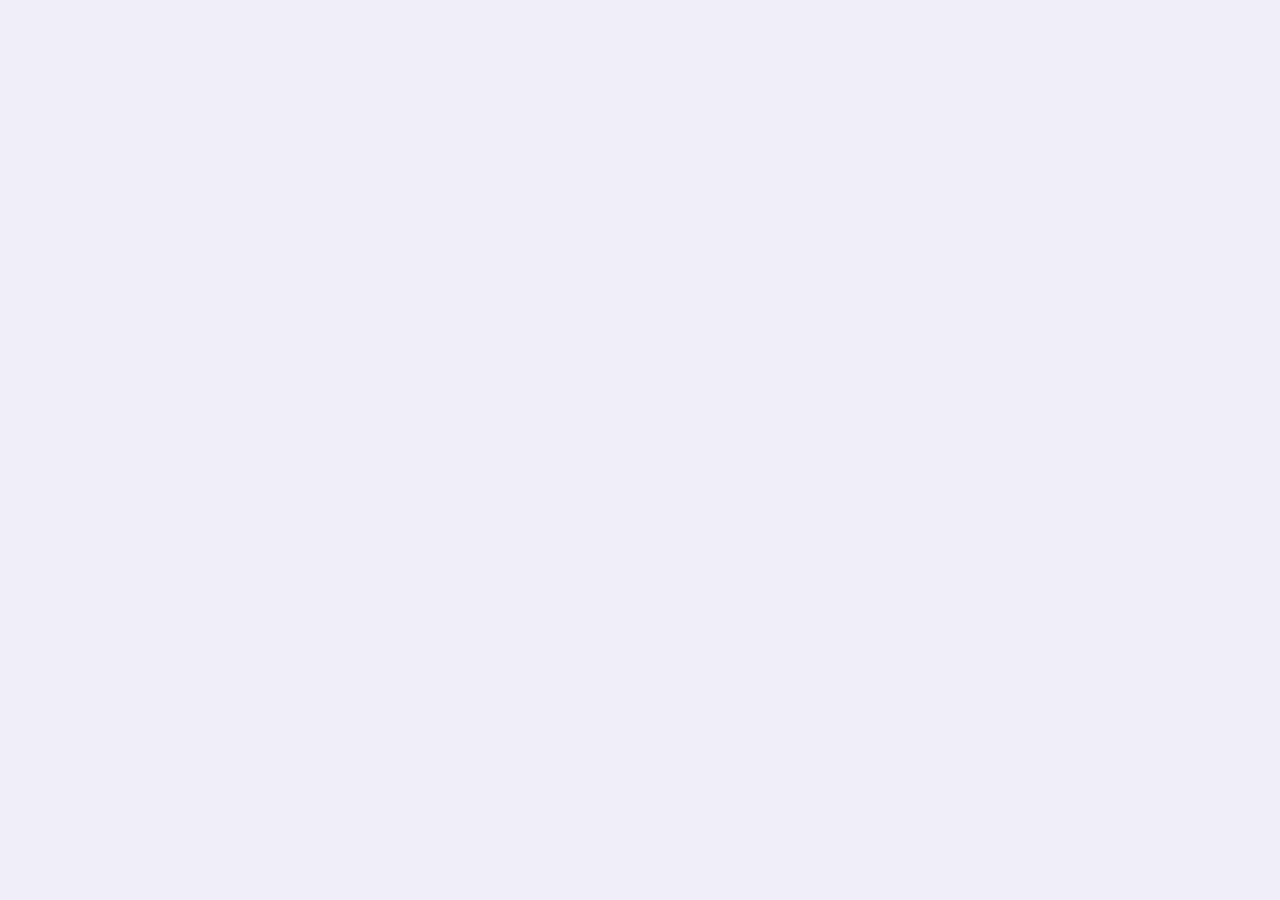
==== index.html @ 0a6781a5 "FIX: replace smart quotes with straight quotes (was breaking JS, blank page) 55 curly/smart quotes (" ====
<!doctype html>
<html lang="en">
  <head>
    <meta charset="UTF-8" />
    <meta name="viewport" content="width=device-width, initial-scale=1.0" />
    <meta http-equiv="Cache-Control" content="no-cache, no-store, must-revalidate" />
    <meta http-equiv="Pragma" content="no-cache" />
    <meta http-equiv="Expires" content="0" />
    <title>Roamly — learn as you go</title>
    <link rel="preconnect" href="https://fonts.googleapis.com" />
    <link rel="preconnect" href="https://fonts.gstatic.com" crossorigin />
    <link href="https://fonts.googleapis.com/css2?family=DM+Mono:wght@400;500&family=Nunito:wght@400;500;600;700;800;900&family=Playfair+Display:ital,wght@0,600;0,700;1,600&display=swap" rel="stylesheet" />
    <link rel="stylesheet" href="styles.css" />
    <link rel="stylesheet" href="theme.css" />
    <link rel="stylesheet" href="adjustments.css?v=4" />
    <link rel="stylesheet" href="flow.css" />
    <link rel="stylesheet" href="api.css" />
  </head>
  <body>
    <main id="app"></main>
    <script src="config.js?v=14"></script>
    <script src="app.js?v=14"></script>
  </body>
</html>
---- styles.css ----
:root{--ink:#17251f;--muted:#6d7a73;--paper:#fbfaf6;--line:#e9e8e1;--sage:#dce8d9;--mint:#bcd6c4;--coral:#f0a38d;--yellow:#f4df9e;--navy:#17332b}*{box-sizing:border-box}body{margin:0;background:#ecece8;color:var(--ink);font-family:'DM Sans',sans-serif}button,input{font:inherit}button{border:0;background:none;color:inherit;cursor:pointer}svg{width:20px;height:20px;fill:none;stroke:currentColor;stroke-width:1.8;stroke-linecap:round;stroke-linejoin:round}.app-shell,.welcome,.setup-page{max-width:480px;min-height:100dvh;margin:auto;background:var(--paper);position:relative;overflow:hidden}.topbar{height:80px;padding:20px 22px;display:flex;align-items:center;justify-content:space-between}.wordmark{font-family:'Playfair Display';font-weight:700;font-size:25px;letter-spacing:-1.5px}.wordmark span{color:var(--coral)}.top-actions{display:flex;gap:9px;align-items:center}.trip-pill{display:flex;align-items:center;gap:6px;padding:8px 10px;background:#f1f2ed;border-radius:20px;font-size:11px}.trip-pill svg{width:13px}.avatar{width:33px;height:33px;border-radius:50%;font-size:11px;background:#ded0b6}.page{padding:15px 22px 106px}.eyebrow{font:500 10px 'DM Mono';letter-spacing:1.15px;color:#738078;margin:0 0 8px}.greeting{display:flex;justify-content:space-between;align-items:flex-start}.greeting h1,.scan-head h1,.vocab-head h1,.setup-head h1{font-size:31px;line-height:1.04;letter-spacing:-1.5px;margin:0 0 7px}.greeting h1 span{font-size:24px}.greeting p:not(.eyebrow),.vocab-head>p{font-size:13px;color:var(--muted);margin:0}.streak{width:68px;height:68px;border:1px solid #dce5d8;border-radius:50%;display:flex;align-items:center;justify-content:center;gap:4px;background:#f7faf4}.streak b{font:600 23px 'Playfair Display'}.streak span{font-size:9px;line-height:1.1;color:var(--muted)}.today-card{margin-top:28px;border-radius:22px;padding:25px;min-height:242px;overflow:hidden;position:relative;background:var(--sage)}.today-card h2{font:600 30px/1.03 'Playfair Display';letter-spacing:-1.3px;margin:0 0 9px}.today-card>p:not(.eyebrow){position:relative;z-index:1;font-size:13px;width:220px;line-height:1.5;color:#52675a}.today-decoration{position:absolute;right:-7px;top:-23px;color:#b4c9b2;font:160px/1 'Playfair Display';transform:rotate(20deg)}.dark-btn{position:relative;z-index:1;display:inline-flex;align-items:center;gap:8px;background:var(--navy);color:#fff;padding:11px 15px;border-radius:12px;font-size:12px;font-weight:600}.dark-btn svg{width:16px}.stats-grid{display:grid;grid-template-columns:repeat(3,1fr);padding:17px 0;border-bottom:1px solid var(--line)}.stats-grid div:not(:last-child){border-right:1px solid var(--line)}.stats-grid div{padding-left:14px}.stats-grid strong{font:600 25px 'Playfair Display';display:block}.stats-grid small{font-size:14px}.stats-grid span{font-size:10px;color:var(--muted)}.section-heading{margin:25px 0 12px;display:flex;align-items:end;justify-content:space-between}.section-heading h2{font:600 20px 'Playfair Display';margin:0;letter-spacing:-.5px}.section-heading>button{font-size:11px;color:var(--muted);display:flex;align-items:center;gap:2px}.section-heading>button svg{width:14px}.review-card{border:1px solid var(--line);border-radius:16px;padding:14px;display:flex;align-items:center;gap:13px;background:#fff}.review-word{width:56px;height:56px;border-radius:12px;background:#f4e8c1;display:grid;place-content:center;text-align:center}.review-word span{font-size:20px;font-weight:600}.review-word small{font:9px 'DM Mono';color:var(--muted)}.review-copy{flex:1}.review-copy b{font-size:12px}.review-copy p{margin:4px 0 7px;font-size:10px;color:var(--muted)}.mini-progress{height:4px;border-radius:5px;background:#edf0ec;overflow:hidden}.mini-progress i{display:block;background:#92b092;height:100%;border-radius:5px}.round-btn{width:29px;height:29px;border-radius:50%;background:var(--ink);color:#fff;display:grid;place-items:center}.round-btn svg{width:14px}.recent{margin-top:29px}.trail{display:flex;align-items:center;gap:12px}.trail-photo{width:50px;height:50px;border-radius:10px;display:grid;place-items:center;color:#fff;font-size:14px;font-weight:600}.market{background:linear-gradient(145deg,#90734a,#e3b576)}.trail b{font-size:12px}.trail p{font-size:10px;color:var(--muted);margin:4px 0}.trail>span{margin-left:auto;font-size:9px;background:#f7eac9;padding:5px 8px;border-radius:8px}.bottom-nav{position:absolute;bottom:0;left:0;right:0;height:75px;border-top:1px solid var(--line);background:rgba(251,250,246,.95);display:flex;align-items:center;justify-content:space-around;backdrop-filter:blur(10px)}.bottom-nav button{color:#9ba39e;display:flex;flex-direction:column;align-items:center;gap:4px;font-size:9px}.bottom-nav svg{width:19px}.bottom-nav button.active{color:var(--ink)}.bottom-nav button.active svg{stroke-width:2.5}.welcome{padding:0 28px;display:flex;flex-direction:column}.welcome-art{height:37vh;min-height:270px;background:#c8dac7;margin:0 -28px;position:relative;overflow:hidden}.sun{position:absolute;background:#ef9d85;width:140px;height:140px;border-radius:50%;left:33%;top:32px}.arch{position:absolute;border:22px solid #59846b;border-bottom:0;border-radius:150px 150px 0 0;width:185px;height:145px;bottom:-1px;left:25%}.arch-two{width:100px;height:88px;left:calc(25% + 43px);border-width:14px;border-color:#d8e5d4}.stamp{position:absolute;top:30px;right:27px;width:58px;height:58px;border:1px solid #456f5b;color:#456f5b;border-radius:50%;display:grid;place-content:center;text-align:center;line-height:16px;font-size:17px;transform:rotate(11deg)}.stamp small{font:8px 'DM Mono';letter-spacing:1px}.plane{position:absolute;left:38px;bottom:65px;font-size:27px;color:#eff3e8}.welcome-copy{padding-top:35px}.welcome h1{font:600 39px/1.04 'Playfair Display';letter-spacing:-2px;margin:0}.welcome h1 i,.setup-head i,.scan-head i,.vocab-head i{color:#d78370;font-weight:600}.subcopy{font-size:14px;line-height:1.55;color:var(--muted);width:280px;margin:17px 0 28px}.primary{background:#17332b;color:#fff;border-radius:14px;padding:15px 18px;display:flex;justify-content:center;align-items:center;gap:8px;font-size:13px;font-weight:600}.primary svg{width:17px}.full{width:100%}.signin{text-align:center;color:var(--muted);font-size:11px}.signin button{color:#416c58;text-decoration:underline}.setup-page{padding:27px 25px}.back{font-size:25px;width:33px;height:33px;border-radius:50%;background:#f0f0eb;display:grid;place-items:center}.setup-head{margin:46px 0 27px}.place-card{border:1px solid var(--line);display:flex;align-items:center;gap:13px;padding:13px;border-radius:15px;background:#fff}.place-flag{height:42px;width:42px;border-radius:12px;background:#e8f0e4;display:grid;place-items:center;font-size:22px}.place-card div:nth-child(2){display:flex;flex-direction:column;gap:3px;flex:1}.place-card span,label{font-size:10px;color:var(--muted)}.place-card strong{font-size:13px}.place-card svg{width:16px;color:var(--muted)}.form-row{display:grid;grid-template-columns:1fr 1fr;gap:12px;margin-top:23px}.form-row div{display:flex;flex-direction:column;gap:7px}.form-row input{border:0;border-bottom:1px solid var(--line);padding:5px 0;background:transparent;font-size:12px;color:var(--ink);outline:none}.memory-note{display:flex;gap:12px;background:#fcf2dd;border-radius:14px;margin:31px 0;padding:16px}.memory-note div{color:#c28c64}.memory-note p{font-size:12px;color:#765f4d;line-height:1.4;margin:0}.scan-head{display:flex;justify-content:space-between;align-items:start}.mode-switch{margin-top:7px;border:1px solid var(--line);border-radius:14px;padding:7px 10px;display:grid;grid-template-columns:20px auto;gap:0 5px;text-align:left;background:white}.mode-switch span{grid-row:span 2;color:#63866d}.mode-switch span svg{width:18px}.mode-switch b{font-size:10px}.mode-switch small{font-size:9px;color:var(--muted)}.scan-tabs{margin:28px 0 19px;background:#f0f1ed;padding:4px;border-radius:11px;display:flex}.scan-tabs button{flex:1;padding:9px;font-size:11px;color:var(--muted);border-radius:8px}.scan-tabs button.selected{background:#fff;box-shadow:0 1px 4px #d7d9d4;color:var(--ink);font-weight:600}.camera-area{min-height:331px;border:1.5px dashed #b3c4b6;border-radius:20px;background:#f1f7f0;display:flex;flex-direction:column;align-items:center;text-align:center;padding:53px 25px 20px;position:relative}.camera-symbol{height:57px;width:57px;border-radius:17px;display:grid;place-items:center;background:#d7e6d5;color:#54805e;margin-bottom:15px}.camera-symbol svg{width:25px;height:25px}.camera-area>b{font:600 15px 'Playfair Display'}.camera-area>p{font-size:11px;line-height:1.45;color:var(--muted);max-width:210px;margin:8px 0 22px}.scan-actions{display:flex;gap:8px}.scan-actions button{background:#17332b;color:#fff;border-radius:10px;font-size:10px;padding:10px;display:flex;gap:5px;align-items:center}.scan-actions button+button{background:#fff;color:var(--ink);border:1px solid var(--line)}.scan-actions svg{width:14px}.scan-corners:before,.scan-corners:after{content:'';position:absolute;width:22px;height:22px;top:15px;border-top:2px solid #89a78e}.scan-corners:before{left:15px;border-left:2px solid #89a78e}.scan-corners:after{right:15px;border-right:2px solid #89a78e}.tip{margin-top:17px;display:flex;gap:10px;padding:12px 14px;background:#fcf3df;border-radius:12px}.tip svg{width:17px;color:#c2905f}.tip p{font-size:11px;line-height:1.4;color:#785f4a;margin:0}.result-top{display:flex;align-items:center;justify-content:space-between;margin-bottom:18px}.mode-chip{background:#e9f2e7;color:#52745d;border-radius:12px;padding:7px 10px;font-size:10px;font-weight:500}.more{letter-spacing:2px}.source-preview{padding:18px 19px;background:#e7dccb;border-radius:17px;box-shadow:inset 0 0 0 1px #d2c2aa;color:#35362c;transform:rotate(-1.5deg);position:relative}.ticket-top{display:flex;justify-content:space-between;font-size:9px;border-bottom:1px dashed #a79e8c;padding-bottom:10px}.ticket-top b{font-size:15px}.source-preview>strong{display:block;font-size:27px;letter-spacing:4px;margin:18px 0 17px}.source-preview strong small{font-size:9px;letter-spacing:0}.source-preview>div:last-child{font:10px 'DM Mono';display:flex;justify-content:space-between}.translation{margin:30px 2px 22px}.translation h2{font:600 31px 'Playfair Display';margin:0}.reading{font:12px 'DM Mono';color:var(--muted);margin:6px 0 15px}.reading span{font-size:10px}.reading button{margin-left:5px}.natural{font-size:13px;line-height:1.5;color:var(--muted);margin:0}.learning-panel{border-top:1px solid var(--line);padding-top:5px}.learning-panel .section-heading{margin:16px 0 10px}.count{font-size:9px;color:#6c916f}.word-row{display:flex;align-items:center;gap:10px;border:1px solid var(--line);border-radius:12px;padding:11px 12px;margin-bottom:8px;background:#fff}.word-row>div{display:flex;flex-direction:column;gap:2px;flex:1}.word-row b{font-size:16px}.word-row small{font-size:10px;color:var(--muted)}.tag{font-size:9px;padding:4px 7px;border-radius:6px}.transport{background:#e7edfa;color:#65729b}.directions{background:#e9f3e5;color:#5c835c}.save-word{font-size:19px;color:#5f8b67}.is-saved{color:#5f8b67}.gentle-caption{text-align:center;font-size:10px;color:var(--muted);margin:14px}.translate-note{display:flex;gap:10px;border-top:1px solid var(--line);border-bottom:1px solid var(--line);padding:16px 1px;margin:25px 0}.translate-note span{color:#d0876f}.translate-note p{margin:0;font-size:12px;line-height:1.4;color:var(--muted)}.scan-again{margin-top:20px}.vocab-head{margin-bottom:21px}.search{height:40px;background:#f0f1ed;border-radius:11px;padding:0 10px;display:flex;align-items:center;gap:7px}.search svg{width:17px;color:#839087}.search input{border:0;outline:0;background:transparent;flex:1;font-size:12px}.search button svg{width:14px}.filters{display:flex;gap:7px;overflow:auto;padding:13px 0 18px}.filters button{font-size:10px;border-radius:14px;background:#f0f1ed;padding:7px 10px;white-space:nowrap;color:var(--muted)}.filters button.selected{background:#17332b;color:#fff}.mastery-strip{border-radius:16px;background:#dbe8d8;padding:15px;display:flex;justify-content:space-between;align-items:center;margin-bottom:24px}.mastery-strip>div:first-child{display:flex;align-items:center;gap:9px}.mastery-strip b{font:600 29px 'Playfair Display'}.mastery-strip span{font-size:10px;line-height:1.3;color:#58705e}.circle-progress{width:46px;height:46px;border:4px solid #f8faf5;border-top-color:#6f9a72;border-right-color:#6f9a72;border-radius:50%;display:grid;place-content:center;font:13px 'DM Mono';color:#52735a}.circle-progress small{font-size:8px}.word-list{border-top:1px solid var(--line)}.vocab-word{display:flex;gap:12px;border-bottom:1px solid var(--line);padding:16px 0;align-items:center}.word-main{width:59px}.word-main b{font-size:21px;display:block}.word-main span{font:9px 'DM Mono';color:var(--muted)}.word-detail{flex:1}.word-detail strong{font-size:12px}.word-detail p{font-size:10px;color:var(--muted);margin:3px 0 8px}.word-detail p span{color:#cf9673}.word-footer{display:flex;align-items:center;gap:8px;font-size:9px;color:var(--muted)}.status{padding:3px 6px;border-radius:5px}.mastered{background:#e2f0e1;color:#5c825c}.learning{background:#f9edcd;color:#9a7d48}.seen-before{background:#eceeef;color:#71807b}.new{background:#fae1dc;color:#b16e61}.level{width:4px;height:38px;border-radius:6px;background:#edf0eb;display:flex;align-items:end;overflow:hidden}.level i{width:100%;background:#86aa89;border-radius:6px}.trip-hero{padding:25px 0 28px;text-align:center;background:#d9e8d6;margin:-15px -22px 0}.trip-hero>span{font-size:40px}.trip-hero h1{font:600 31px 'Playfair Display';margin:7px 0}.trip-hero>p:last-of-type{font-size:11px;color:#61766a}.trip-hero button{font-size:10px;text-decoration:underline;color:#587b63}.trip-stats{display:grid;grid-template-columns:repeat(3,1fr);margin:22px 0}.trip-stats div{text-align:center;border-right:1px solid var(--line)}.trip-stats div:last-child{border:0}.trip-stats strong{display:block;font:600 25px 'Playfair Display'}.trip-stats span{font-size:10px;color:var(--muted);line-height:1.2}.return-card{background:#f8e9d5;border-radius:20px;padding:21px;display:flex;gap:13px;margin-top:28px}.return-card>span{font-size:22px;color:#c48d64}.return-card h2{font:600 21px/1.1 'Playfair Display';margin:0}.return-card p:not(.eyebrow){font-size:11px;line-height:1.4;color:#775f50}.quiz-page{text-align:center;padding-top:20px}.quiz-page>.back{position:absolute;left:22px}.quiz-steps{height:33px;display:flex;justify-content:center;align-items:center;gap:5px}.quiz-steps i{width:18px;height:3px;background:#e3e6e0;border-radius:3px}.quiz-steps i.active{background:#7ca47c}.quiz-steps span{font:9px 'DM Mono';color:var(--muted);margin-left:5px}.quiz-flower{margin:37px auto 15px;background:#e5f0e3;border-radius:50%;width:56px;height:56px;display:grid;place-items:center;color:#739778;font-size:24px}.quiz-page h1{font:600 26px/1.1 'Playfair Display';margin:0 0 29px}.quiz-word{font:600 40px 'Playfair Display';background:#f5e7bf;border-radius:17px;padding:23px;margin:0 auto 24px;max-width:250px}.quiz-word span{display:block;font:11px 'DM Mono';color:#7f7257;margin-top:4px}.answer-options{display:grid;gap:9px}.answer-options button{border:1px solid var(--line);border-radius:12px;padding:13px;font-size:12px;background:#fff}.answer-options button:hover{border-color:#7da07e;background:#f3f8f1}.quiz-note{font-size:10px;color:var(--muted);margin:20px auto;max-width:230px}.answer-reveal{padding:15px;background:#e2f0e1;border-radius:14px}.answer-reveal b{font:600 21px 'Playfair Display'}.answer-reveal p{font-size:11px;color:#58725f;margin:4px 0 0}@media(min-width:650px){body{padding:30px}.app-shell,.welcome,.setup-page{min-height:780px;border-radius:28px;box-shadow:0 18px 55px #bfc4bc}.bottom-nav{border-radius:0 0 28px 28px}}
---- theme.css ----
/* Aqua refresh — friendly, rounded, confident */
:root{--ink:#554d78;--muted:#837d98;--paper:#fffefd;--line:#eee9f3;--sage:#e7e1f3;--mint:#e8e2f2;--coral:#eebda7;--yellow:#f7e7ab;--navy:#776f9a;--lavender:#dcd3ff}
body{background:#f1edf7;font-family:'Nunito',sans-serif}button{font-weight:700}svg{stroke-width:2}
.wordmark,.streak b,.today-card h2,.stats-grid strong,.section-heading h2,.welcome h1,.trip-hero h1,.trip-stats strong,.return-card h2,.quiz-page h1,.quiz-word{font-family:'Nunito',sans-serif;font-weight:900}
.greeting h1,.scan-head h1,.vocab-head h1,.setup-head h1{font-weight:900}.greeting p:not(.eyebrow),.vocab-head>p,.today-card>p:not(.eyebrow),.trail p,.review-copy p{font-weight:600}
.trip-pill{background:#f1eef8}.avatar{background:#f3dfb5}.streak{border-color:#ddd5ee;background:#faf8ff}.today-decoration{color:#d3c9eb;font-family:'Nunito',sans-serif;font-weight:900}.review-word{background:#faeabc}.mini-progress{background:#eeeaf5}.mini-progress i{background:#a59ac6}.market{background:linear-gradient(145deg,#d3c6e5,#f0d09e)}.trail>span{background:#fbefc9}.bottom-nav{background:rgba(255,254,253,.95)}.mastery-strip{background:#e7e1f3}.circle-progress{border-color:#faf8ff;border-top-color:#9b90bf;border-right-color:#9b90bf}.camera-area{background:#faf8ff;border-color:#d7cfe8}.camera-symbol{background:#e5ddf2;color:#786da3}.tip{background:#fff4d8}.source-preview{background:#f2edfa;box-shadow:inset 0 0 0 1px #d8cee9}.mode-chip{background:#efebf8;color:#786da3}.trip-hero{background:#e9e3f4}.return-card{background:#fff1d5}.memory-note{background:#fff3d8}.primary,.dark-btn{background:#8b81ad}.primary:hover,.dark-btn:hover{background:#756a9a}.greeting h1,.scan-head h1,.vocab-head h1,.setup-head h1,.welcome h1{letter-spacing:-1.8px}.welcome h1 i,.setup-head i,.scan-head i,.vocab-head i{color:#b29bc8}

/* Language-and-travel welcome scene */
.welcome-art{background-color:#e7e0f1;background-image:radial-gradient(#c7bbdd 1.3px,transparent 1.3px),radial-gradient(#f2d991 1.2px,transparent 1.2px);background-size:18px 18px,25px 25px;background-position:0 0,8px 10px}.sun,.arch,.stamp,.plane{display:none}.travel-card{position:absolute;background:#fffdf8;border:1px solid #e3d9ef;box-shadow:0 8px 16px #786a9630;border-radius:9px;padding:10px 12px;display:flex;flex-direction:column;gap:2px;color:#6a608a;z-index:1}.travel-card b{font-size:15px}.travel-card small{font:8px 'DM Mono';color:#948aa4}.card-one{left:31px;top:45px;transform:rotate(-8deg)}.card-two{right:28px;top:52px;transform:rotate(8deg)}.phrasebook{position:absolute;left:50%;bottom:22px;transform:translateX(-50%) rotate(-3deg);height:136px;width:111px;background:#f6dd98;border-radius:7px 12px 12px 7px;box-shadow:10px 10px 0 #cfc4e3,0 11px 20px #66567e3d;padding:20px 13px;color:#665b86;z-index:2}.phrasebook:before{content:'';position:absolute;left:9px;top:0;bottom:0;width:2px;background:#d3bd7b}.phrasebook b{font-size:16px;line-height:.97;letter-spacing:.5px;display:block;margin-left:6px}.phrasebook span{position:absolute;bottom:16px;right:15px;font-size:20px}.book-lines{position:absolute;right:12px;top:14px;display:grid;gap:3px}.book-lines i{display:block;width:13px;height:2px;background:#b9a66e}.pin{position:absolute;bottom:33px;left:76px;width:38px;height:38px;border-radius:50% 50% 50% 0;background:#c8bbdf;color:#fff;transform:rotate(-45deg);display:grid;place-items:center;font-size:26px;z-index:3;box-shadow:0 5px 9px #675a8030}.pin::first-letter{transform:rotate(45deg)}.ticket-stub{position:absolute;bottom:29px;right:38px;background:#fdf8ea;border:1px dashed #c2ad75;color:#a78d54;font:8px/1.3 'DM Mono';letter-spacing:1px;padding:10px 9px;transform:rotate(10deg);z-index:1}
---- adjustments.css ----
.welcome h1{font-family:'Playfair Display',serif;font-weight:600}.welcome h1 i{font-weight:600}.signin button{color:#b29bc8}.travel-card{min-width:67px;text-align:center}.travel-card small{display:none}.card-three{left:50%;top:18px;transform:translateX(-50%) rotate(2deg);padding:8px 14px}.card-three b{font-size:14px}
.mode-option{cursor:pointer}.mode-option input,.upload-button input{position:absolute;width:1px;height:1px;opacity:0;pointer-events:none}.upload-button{background:#174c50;color:#fff;border-radius:10px;font-size:10px;padding:10px;display:flex;gap:5px;align-items:center;cursor:pointer;font-weight:700}.upload-button svg{width:14px}.light-upload{background:#fff;color:var(--ink);border:1px solid var(--line)}
.source-preview.uploaded-preview{min-height:145px;background-size:cover;background-position:center;display:grid;place-items:center;color:#fff}.upload-label{background:#fffdf0dd;color:#665b86;border-radius:20px;padding:7px 11px;font:700 9px 'DM Mono';letter-spacing:.3px}
.loading-page{max-width:480px;min-height:100dvh;margin:auto;background:#fffefd;padding:64px 28px;text-align:center;overflow:hidden}.loading-photo{width:150px;height:150px;border-radius:28px;margin:10px auto 32px;background:linear-gradient(135deg,#e8e0f2,#f9e9b5);background-size:cover;background-position:center;box-shadow:0 12px 25px #7f72962e}.scan-orbit{height:16px;display:flex;justify-content:center;gap:7px;margin-bottom:21px}.scan-orbit i{width:8px;height:8px;border-radius:50%;background:#b1a2cb;animation:hop 1s infinite ease-in-out}.scan-orbit i:nth-child(2){animation-delay:.12s;background:#f0cd7a}.scan-orbit i:nth-child(3){animation-delay:.24s}@keyframes hop{50%{transform:translateY(-7px)}}.loading-page h1{font:900 28px/1.12 'Nunito';letter-spacing:-1px;margin:0}.loading-page h1 i{font-family:'Playfair Display';font-weight:600;color:#ac9ac5}.loading-page>p:not(.eyebrow){font-size:12px;line-height:1.5;color:var(--muted);font-weight:600;margin:13px auto 24px;max-width:280px}.loading-steps{display:grid;gap:9px;text-align:left;background:#faf8fd;border-radius:15px;padding:16px 18px;color:#847c99;font-size:11px;font-weight:700}.loading-steps span:first-child{color:#746998}
.sign-sample{height:137px;border-radius:11px;background:#2d775f;color:#fff4df;display:flex;flex-direction:column;justify-content:center;align-items:center;gap:3px}.sign-sample span{font:700 8px 'DM Mono';letter-spacing:1.2px}.sign-sample b{font-size:44px;line-height:1;color:#fff}.sign-sample small{font:700 9px 'DM Mono';letter-spacing:1px}.word-highlight{position:absolute;left:50%;top:50%;transform:translate(-50%,-50%);padding:8px 12px;border:2px solid #ffe682;border-radius:8px;color:transparent;background:#ffe68230}.first-met{display:flex;align-items:center;gap:8px;margin:9px 1px 4px;color:#85799f}.first-met span{font-size:17px}.first-met p{display:flex;flex-direction:column;margin:0}.first-met b{font-size:10px}.first-met small{font-size:9px;color:var(--muted);margin-top:2px}.notebook-nudge{display:flex;gap:9px;align-items:center;padding:10px 12px;background:#fff3d7;border-radius:12px;margin:18px 0 9px}.notebook-nudge>span{color:#cda662}.notebook-nudge p{margin:0;display:flex;flex-direction:column;gap:2px}.notebook-nudge b{font-size:10px;color:#8b704a}.notebook-nudge small{font-size:9px;color:#a18865}.notebook-cta{border-radius:14px;padding:14px 16px;background:#b3a5cf;color:#fff;display:flex;align-items:center;justify-content:center;gap:9px;font-size:12px;font-weight:900}.notebook-cta .cta-book{background:#d9d0ea;border-radius:6px;padding:2px 4px}.notebook-cta>span:last-child{font-size:16px}.text-scan-again{width:100%;font-size:10px;color:#927fac;padding:15px;display:flex;gap:5px;justify-content:center;align-items:center}.text-scan-again svg{width:14px}
.skip-scan{display:block;width:100%;margin-top:17px;padding:13px;border-radius:12px;background:#b3a5cf;color:#fff;font-size:11px;font-weight:900;text-decoration:none}.skip-scan span{margin-left:6px;font-size:15px}
.notebook-intro{perspective:1100px}.notebook-intro .notebook-cover{background:#f6dd98;color:#76633e}.intro-cover{position:absolute;z-index:10;left:16px;right:0;top:0;bottom:0;transform-origin:left center;background:#f6dd98;color:#76633e;border-radius:15px 16px 16px 15px;padding:30px 25px;box-shadow:7px 8px 16px #927d4c40;animation:open-notebook 2.15s cubic-bezier(.22,.75,.2,1) .65s forwards;backface-visibility:hidden;will-change:transform}.intro-cover:after{content:'';position:absolute;inset:9px;border:1px solid #dcc279;border-radius:11px}.intro-cover>*{position:relative;z-index:1}.intro-cover>span{font-size:22px}.intro-cover p{font:700 10px 'DM Mono';letter-spacing:1px;margin:45px 0 5px}.intro-cover b{font:900 27px/1 'Nunito';display:block}.intro-cover small{font:700 8px 'DM Mono';display:block;margin-top:37px;letter-spacing:1px}.notebook-intro .notebook-pages{animation:reveal-notebook-page 1.2s ease 1.15s both}@keyframes open-notebook{0%{transform:rotateY(0)}55%{transform:rotateY(-70deg)}100%{transform:rotateY(-122deg)}}@keyframes reveal-notebook-page{0%{opacity:.08;transform:translateX(-10px)}100%{opacity:1;transform:translateX(0)}}
.book-scene{height:320px;margin-top:21px;position:relative;perspective:1300px;transform-style:preserve-3d}.book-spread{position:absolute;inset:0;display:flex;filter:drop-shadow(0 11px 12px #74688e24);animation:spread-appear 1s ease .85s both}.book-page{width:50%;background:#fffdf7;min-height:300px;padding:27px 16px;color:#aa965d}.book-page-left{border-radius:15px 0 0 15px;border-right:1px solid #e9dfca;display:flex;flex-direction:column}.book-page-left p{font:900 20px/1 'Nunito';letter-spacing:.5px;margin:0}.book-page-left span{font-size:28px;margin:29px 0}.book-page-left small{font:700 8px/1.45 'DM Mono';color:#b4a278}.book-page-right{border-radius:0 15px 15px 0;color:var(--ink);padding:16px 12px}.book-page-right .page-tabs{display:flex;gap:2px;padding-bottom:12px;border-bottom:1px dashed #e5ddec}.book-page-right .page-tabs button{font-size:7px;padding:4px;color:#887e99}.book-page-right .page-tabs button.selected{background:#e9e3f3;border-radius:5px}.book-page-right .page-title{display:block;padding:12px 0 6px}.book-page-right .page-title span{font:700 7px 'DM Mono';letter-spacing:.5px;color:#9a8eaa}.book-page-right .page-title b{display:block;margin-top:4px;font-size:9px;color:#9d884f}.book-page-right .vocab-word{display:flex;gap:6px;padding:11px 0;border-top:1px solid #f0e9df}.book-page-right .word-main{width:40px}.book-page-right .word-main b{font-size:15px}.book-page-right .word-main span{font:7px 'DM Mono';color:var(--muted)}.book-page-right .word-detail{flex:1}.book-page-right .word-detail strong{font-size:9px}.book-page-right .word-detail p{font-size:7px;margin:3px 0 6px;color:var(--muted)}.book-page-right .word-footer{font-size:7px;gap:3px}.book-page-right .status{padding:2px 3px}.book-page-right .level{width:3px;height:33px}.book-cover-3d{position:absolute;z-index:5;left:50%;top:0;width:50%;height:300px;transform-style:preserve-3d;transform-origin:left center;animation:real-cover-open 2.6s cubic-bezier(.2,.72,.18,1) .4s forwards;will-change:transform}.cover-face{position:absolute;inset:0;border-radius:0 15px 15px 0;padding:31px 24px;backface-visibility:hidden;box-shadow:6px 8px 14px #927d4c40}.cover-front{background:#f6dd98;color:#76633e}.cover-front:after{content:'';position:absolute;inset:9px;border:1px solid #dcc279;border-radius:10px}.cover-face>*{position:relative;z-index:1}.cover-front>span{font-size:22px}.cover-front p{font:700 10px 'DM Mono';letter-spacing:1px;margin:48px 0 5px}.cover-front b{display:block;font:900 27px/1 'Nunito'}.cover-front small{display:block;font:700 8px 'DM Mono';letter-spacing:1px;margin-top:38px}.cover-inside{background:#fffdf7;color:#aa965d;transform:rotateY(180deg);border-radius:15px 0 0 15px;box-shadow:none;text-align:center;padding-top:47px}.cover-inside span{font-size:25px}.cover-inside p{font:700 8px/1.5 'DM Mono';letter-spacing:.6px;margin:23px 0 8px}.cover-inside b{font:900 24px 'Nunito';display:block}.cover-inside small{font-size:8px;color:#b4a278}.book-spine{position:absolute;z-index:7;left:50%;top:0;bottom:20px;width:5px;transform:translateX(-2.5px);background:linear-gradient(90deg,#cfc3a1,#fff2c4,#b9aa7c);border-radius:4px;opacity:0;animation:spine-in .35s ease 1.8s forwards}@keyframes real-cover-open{0%{transform:rotateY(0)}55%{transform:rotateY(-95deg)}100%{transform:rotateY(-180deg)}}@keyframes spread-appear{0%{opacity:.1;transform:scale(.9)}100%{opacity:1;transform:scale(1)}}@keyframes spine-in{to{opacity:1}}
.notebook-intro{animation:zoom-to-spread 2.8s cubic-bezier(.2,.75,.25,1) forwards;transform-origin:center top}.notebook-intro .notebook-cover{display:none}.notebook-intro .notebook-rings{left:calc(50% - 4px);opacity:0;animation:show-rings .4s ease 1.7s forwards}.notebook-intro .intro-cover{left:0;right:0;animation:open-notebook 2.15s cubic-bezier(.22,.75,.2,1) .65s forwards}.notebook-intro .notebook-pages{margin-left:50%;width:50%;min-height:300px;padding:13px 10px;border-radius:0 14px 14px 0;position:relative;z-index:2;animation:reveal-notebook-page 1.2s ease 1.15s both}.notebook-left-page{position:absolute;z-index:1;left:0;top:0;bottom:0;width:50%;border-radius:14px 0 0 14px;background:#fffdf7;border-right:1px solid #ede4cf;padding:32px 18px;color:#aa965d;display:flex;flex-direction:column;opacity:0;animation:reveal-left-page 1s ease 1.4s forwards}.notebook-left-page p{font:900 18px/1 'Nunito';letter-spacing:.5px;margin:0}.notebook-left-page span{font-size:28px;margin:25px 0}.notebook-left-page small{font:700 8px/1.4 'DM Mono';color:#b4a278}.notebook-intro .page-tabs{gap:1px}.notebook-intro .page-tabs button{font-size:7px;padding:4px}.notebook-intro .page-title{display:block}.notebook-intro .page-title b{display:block;margin-top:4px}.notebook-intro .word-main{width:41px}.notebook-intro .word-main b{font-size:15px}.notebook-intro .word-detail strong{font-size:10px}.notebook-intro .word-detail p{max-width:90px;font-size:8px}.notebook-intro .word-footer{font-size:7px;gap:3px}.notebook-intro .status{padding:2px 3px}@keyframes zoom-to-spread{0%{transform:scale(1.04)}100%{transform:scale(.89)}}@keyframes reveal-left-page{from{opacity:0;transform:translateX(8px)}to{opacity:1;transform:translateX(0)}}@keyframes show-rings{to{opacity:1}}

/* === Item 3: Animated loading roller — slow swipe-up cycling, one at a time === */
.loading-steps{height:32px;overflow:hidden;text-align:center;background:#faf8fd;border-radius:15px;padding:0 18px;display:flex;align-items:center;justify-content:center;gap:7px}
.loading-steps::before{content:'◌';color:#b1a2cb;font-size:14px;flex-shrink:0;animation:hop 1.4s infinite ease-in-out}
.loading-roller{height:32px;overflow:hidden;display:inline-block;position:relative;width:auto}
.loading-roller span{display:block;height:32px;line-height:32px;font-size:12px;font-weight:800;color:#746998;white-space:nowrap;animation:roller-up 4.5s infinite cubic-bezier(.6,.05,.4,1)}
.loading-roller span:nth-child(2){animation-delay:1.5s}
.loading-roller span:nth-child(3){animation-delay:3s}
@keyframes roller-up{0%,22%{transform:translateY(0);opacity:1}28%,39%{transform:translateY(-32px);opacity:0}44%,55%{transform:translateY(-64px);opacity:0}60%,71%{transform:translateY(-96px);opacity:0}76%,100%{transform:translateY(0);opacity:0}}

/* === Item 8: Snap heading — match the round bold Nunito heading style === */
.camera-area .snap-heading{font:900 22px/1.15 'Nunito',sans-serif;letter-spacing:-.5px;color:var(--ink);display:block;margin:4px 0 0}

/* === Item 9: Quiz FAB on vocab page header — smart button === */
.vocab-head-row{display:flex;align-items:flex-start;justify-content:space-between;gap:12px}
.quiz-fab{flex-shrink:0;display:flex;align-items:center;gap:7px;background:linear-gradient(135deg,#b3a5cf,#c9b8df);color:#fff;border-radius:14px;padding:11px 14px;box-shadow:0 4px 12px #b3a5cf55;transition:transform .2s ease,box-shadow .2s ease;font:800 10px 'Nunito',sans-serif;letter-spacing:.3px}
.quiz-fab:active{transform:scale(.94)}
.quiz-fab svg{width:16px;height:16px;flex-shrink:0}

/* === Take Photo button — yellow instead of green === */
.upload-button{background:#f6dd98!important;color:#76633e!important}

/* === Item 9a: Destination picker === */
.place-card{cursor:pointer;transition:background .2s}
.place-card:active{background:#f9f5fd}
.dest-picker{display:grid;grid-template-columns:1fr 1fr;gap:6px;margin:4px 0 8px;max-height:0;overflow:hidden;transition:max-height .3s ease}
.dest-picker[style*="grid"]{max-height:400px;padding:4px 0}
.dest-option{display:flex;align-items:center;gap:8px;padding:10px 12px;border-radius:12px;border:1px solid var(--line);background:#fff;text-align:left;cursor:pointer;transition:border-color .2s,background .2s}
.dest-option.selected{border-color:#b3a5cf;background:#f7f4fc}
.dest-option:active{background:#f3eef9}
.dest-flag{font-size:20px;flex-shrink:0}
.dest-name{display:flex;flex-direction:column}
.dest-name b{font-size:12px;font-weight:800}
.dest-name small{font-size:9px;color:var(--muted);font-weight:600}

/* === Item 9a: Calendar date picker === */
.date-display{font-size:12px;font-weight:700;padding:11px 8px;border:1px solid var(--line);border-radius:8px;color:var(--ink);cursor:pointer;text-align:center;background:#faf8fd}
.calendar-wrap{margin:8px 0}
.cal-header{display:flex;align-items:center;justify-content:space-between;padding:4px 0 8px}
.cal-header b{font:800 12px 'Nunito',sans-serif}
.cal-header button{font-size:16px;padding:4px 10px;cursor:pointer;background:none;border:none;color:var(--ink)}
.cal-header button:disabled{opacity:.3}
.cal-header button:not(:disabled):hover{color:#b3a5cf}
.cal-weekdays{display:grid;grid-template-columns:repeat(7,1fr);text-align:center;margin-bottom:4px}
.cal-weekdays span{font:700 8px 'DM Mono',monospace;color:var(--muted)}
.cal-grid{display:grid;grid-template-columns:repeat(7,1fr);gap:2px}
.cal-blank{min-height:30px}
.cal-day{min-height:30px;font-size:11px;font-weight:700;border:none;background:#fff;border-radius:7px;cursor:pointer;color:var(--ink);transition:background .15s,color .15s}
.cal-day:hover{background:#f3eef9}
.cal-day.cal-start{background:#b3a5cf;color:#fff;border-radius:7px 7px 7px 14px}
.cal-day.cal-end{background:#b3a5cf;color:#fff;border-radius:7px 14px 7px 7px}
.cal-day.cal-in-range{background:#ebe5f5;color:var(--ink)}

/* === Quiz improvements === */
.answer-reveal.wrong b{color:#c44}
.answer-reveal.correct b{color:#2a7}
.answer-options button.correct-mark{background:#e8f5e9!important;border-color:#4caf50!important}
.quiz-next{margin-top:14px;border-radius:14px;padding:14px;background:#b3a5cf;color:#fff;font-size:12px;font-weight:900;display:flex;align-items:center;justify-content:center;gap:8px;width:100%}
.quiz-done{text-align:center;padding:20px 0}
.quiz-done h1{font:900 26px/1.15 'Nunito'}
.quiz-done h1 i{font-family:'Playfair Display';font-weight:600;color:#ac9ac5}

/* === Item 13: Memory jog banner === */
.memory-jog{background:linear-gradient(135deg,#fff3d7,#f9e9b5);border-radius:16px;padding:4px;margin-bottom:16px;animation:mj-slide-in .4s ease both}
.mj-inner{display:flex;align-items:center;gap:10px;padding:12px 14px}
.mj-icon{font-size:22px;color:#cda662;flex-shrink:0;animation:spin 3s ease infinite}
.mj-inner>div{flex:1}
.mj-inner b{font-size:12px;font-weight:800;color:#8b704a;display:block}
.mj-inner p{font-size:10px;color:#a18865;margin:2px 0 0}
.mj-btn{flex-shrink:0;background:#76633e;color:#fff;border-radius:10px;padding:8px 12px;font-size:10px;font-weight:800;display:flex;align-items:center;gap:4px;cursor:pointer;border:none}
.mj-btn svg{width:13px}
.mj-close{flex-shrink:0;background:none;border:none;font-size:14px;color:#a18865;cursor:pointer;padding:4px}
@keyframes mj-slide-in{from{opacity:0;transform:translateY(-10px)}to{opacity:1;transform:translateY(0)}}
@keyframes spin{from{transform:rotate(0)}to{transform:rotate(360deg)}}
.answer-reveal.correct b{color:#2a7}
.answer-options button.correct-mark{background:#e8f5e9!important;border-color:#4caf50!important}
.quiz-next{margin-top:14px;border-radius:14px;padding:14px;background:#b3a5cf;color:#fff;font-size:12px;font-weight:900;display:flex;align-items:center;justify-content:center;gap:8px;width:100%}
.quiz-done{text-align:center;padding:20px 0}
.quiz-done h1{font:900 26px/1.15 'Nunito'}
.quiz-done h1 i{font-family:'Playfair Display';font-weight:600;color:#ac9ac5}

/* === Item 5: Lexicon-open transition — opens BOTTOM TO TOP === */
.lexicon-transition{position:fixed;inset:0;z-index:99999;background:#fffefd;display:flex;align-items:center;justify-content:center;perspective:1200px;animation:lexicon-fade-in .3s ease both}
.lexicon-book{position:relative;width:220px;height:290px;transform-style:preserve-3d;animation:lexicon-enter .35s ease both}
.lexicon-cover-bottom{position:absolute;inset:0;border-radius:16px;background:#f6dd98;color:#76633e;padding:30px 24px;box-shadow:0 8px 24px #927d4c44;transform-origin:bottom center;animation:lexicon-lift-cover 1.1s cubic-bezier(.22,.75,.2,1) .35s forwards;backface-visibility:hidden;will-change:transform;display:flex;flex-direction:column;align-items:center;justify-content:center;text-align:center;gap:6px}
.lexicon-cover-bottom::after{content:'';position:absolute;inset:9px;border:1px solid #dcc279;border-radius:12px;pointer-events:none}
.lexicon-cover-bottom .lc-icon{font-size:28px;line-height:1}
.lexicon-cover-bottom .lc-title{font:900 18px/1.1 'Nunito',sans-serif;color:#76633e}
.lexicon-cover-bottom .lc-sub{font:700 8px 'DM Mono',monospace;letter-spacing:1px;color:#a18c5e;margin-top:6px}
.lexicon-pages-reveal{position:absolute;inset:0;border-radius:16px;background:#fffdf7;overflow:hidden;display:flex;flex-direction:column;justify-content:center;align-items:center;gap:10px;opacity:0;animation:lexicon-show-pages .4s ease 1s forwards}
.lexicon-pages-reveal i{height:8px;background:#ede4cf;border-radius:4px;transform-origin:center;animation:lexicon-line-in .5s ease forwards}
.lexicon-pages-reveal i:nth-child(1){width:75%;animation-delay:1.1s}
.lexicon-pages-reveal i:nth-child(2){width:60%;animation-delay:1.25s}
.lexicon-pages-reveal i:nth-child(3){width:50%;animation-delay:1.4s}
.lexicon-pages-reveal i:nth-child(4){width:40%;animation-delay:1.55s}
.lexicon-hinge{position:absolute;left:50%;bottom:0;width:6px;height:6px;transform:translateX(-50%);background:#b9aa7c;border-radius:50%;z-index:5;opacity:0;animation:lexicon-spine .3s ease .9s forwards}
@keyframes lexicon-fade-in{from{opacity:0}to{opacity:1}}
@keyframes lexicon-enter{from{opacity:0;transform:scale(.82) translateY(10px)}to{opacity:1;transform:scale(1) translateY(0)}}
@keyframes lexicon-lift-cover{0%{transform:rotateX(0) translateY(0)}100%{transform:rotateX(88deg) translateY(-15px)}}
@keyframes lexicon-show-pages{from{opacity:0;transform:scaleY(.9)}to{opacity:1;transform:scaleY(1)}}
@keyframes lexicon-line-in{from{transform:scaleX(0);opacity:0}to{transform:scaleX(1);opacity:1}}
@keyframes lexicon-spine{to{opacity:1}}
---- flow.css ----
.mode-choice-page{max-width:480px;min-height:100dvh;margin:auto;background:var(--paper);padding:42px 25px 26px}.choice-top{text-align:center}.trip-mini{width:44px;height:44px;border-radius:15px;background:#f7e7ab;display:inline-grid;place-items:center;font-size:22px;margin-bottom:17px}.choice-top h1{font:900 30px/1.08 'Nunito';letter-spacing:-1.5px;margin:0}.choice-top h1 i{font-family:'Playfair Display',serif;font-weight:600;color:#aa98c3}.choice-top>p:last-child{font-size:12px;line-height:1.5;color:var(--muted);max-width:290px;margin:12px auto 28px;font-weight:600}.mode-option{width:100%;padding:20px 18px;margin-bottom:12px;border-radius:20px;text-align:left;display:flex;gap:16px;align-items:flex-start;transition:transform .2s,box-shadow .2s}.mode-option:hover{transform:translateY(-3px);box-shadow:0 10px 18px #7f729622}.learn-option{background:#e7e0f1;border:1px solid #dad0e9}.translate-option{background:#fff1cf;border:1px solid #f2dfad}.option-icon{width:43px;height:43px;flex:0 0 43px;border-radius:14px;background:#fffaf2;display:grid;place-items:center;font-size:20px;color:#8b7bab}.translate-option .option-icon{color:#b58b50}.mode-option div{flex:1}.mode-option b{font-size:16px;font-weight:900}.mode-option p{font-size:11px;line-height:1.4;color:#736b83;margin:5px 0 13px;font-weight:600}.mode-option small{font:700 8px 'DM Mono';letter-spacing:.7px;color:#887e99}.mode-option small span{font-size:13px;margin-left:5px}.choice-later{display:block;margin:21px auto 0;color:#aa98c3;text-decoration:underline;font-size:11px}.notebook{position:relative;margin-top:20px;padding-left:16px;filter:drop-shadow(0 7px 12px #77698c20)}.notebook-cover{position:absolute;left:0;top:0;bottom:0;width:58px;border-radius:15px 0 0 15px;background:#b3a5cf;color:#fff;padding:18px 9px;z-index:2;transform-origin:left center;transition:transform .5s cubic-bezier(.2,.8,.2,1);overflow:hidden}.notebook:hover .notebook-cover{transform:rotateY(-20deg)}.notebook-cover:after{content:'';position:absolute;inset:7px;border:1px solid #dcd3ed;border-radius:11px}.notebook-cover>*{position:relative;z-index:1}.notebook-cover>span{font-size:15px}.notebook-cover p{font:700 7px 'DM Mono';letter-spacing:.7px;margin:15px 0 4px}.notebook-cover b{font:900 13px/1 'Nunito';display:block}.notebook-cover small{font:700 6px 'DM Mono';display:block;margin-top:15px;writing-mode:vertical-rl}.notebook-rings{position:absolute;z-index:4;left:9px;top:22px;bottom:22px;display:flex;flex-direction:column;justify-content:space-around}.notebook-rings i{height:12px;width:7px;border:2px solid #8375a0;border-radius:8px;background:#f6f2fb}.notebook-pages{background:#fffefa;border-radius:0 16px 16px 0;padding:13px 13px 10px 55px;min-height:385px}.page-tabs{display:flex;gap:5px;overflow:auto;padding-bottom:13px;border-bottom:1px dashed #e5ddec}.page-tabs button{font-size:9px;padding:5px 8px;border-radius:7px;color:#887e99;white-space:nowrap}.page-tabs button.selected{background:#e9e3f3;color:#665b86}.page-title{display:flex;justify-content:space-between;align-items:center;padding:12px 0 6px}.page-title span{font:700 8px 'DM Mono';letter-spacing:.7px;color:#9a8eaa}.page-title b{font-size:10px;color:#9d884f}.notebook .word-list{border-top:0}.notebook .vocab-word{padding:12px 0}.notebook .word-main{width:48px}.notebook .word-main b{font-size:18px}.notebook .word-detail p{white-space:nowrap;overflow:hidden;text-overflow:ellipsis;max-width:165px}
---- api.css ----
.live-highlight{position:absolute;border:2px solid #ffe682;background:#ffe68230;border-radius:7px;display:grid;place-items:start;pointer-events:none}.live-highlight b{position:absolute;top:-21px;left:0;background:#ffe682;color:#705d2d;padding:3px 6px;border-radius:5px;font:700 9px 'DM Mono';white-space:nowrap}
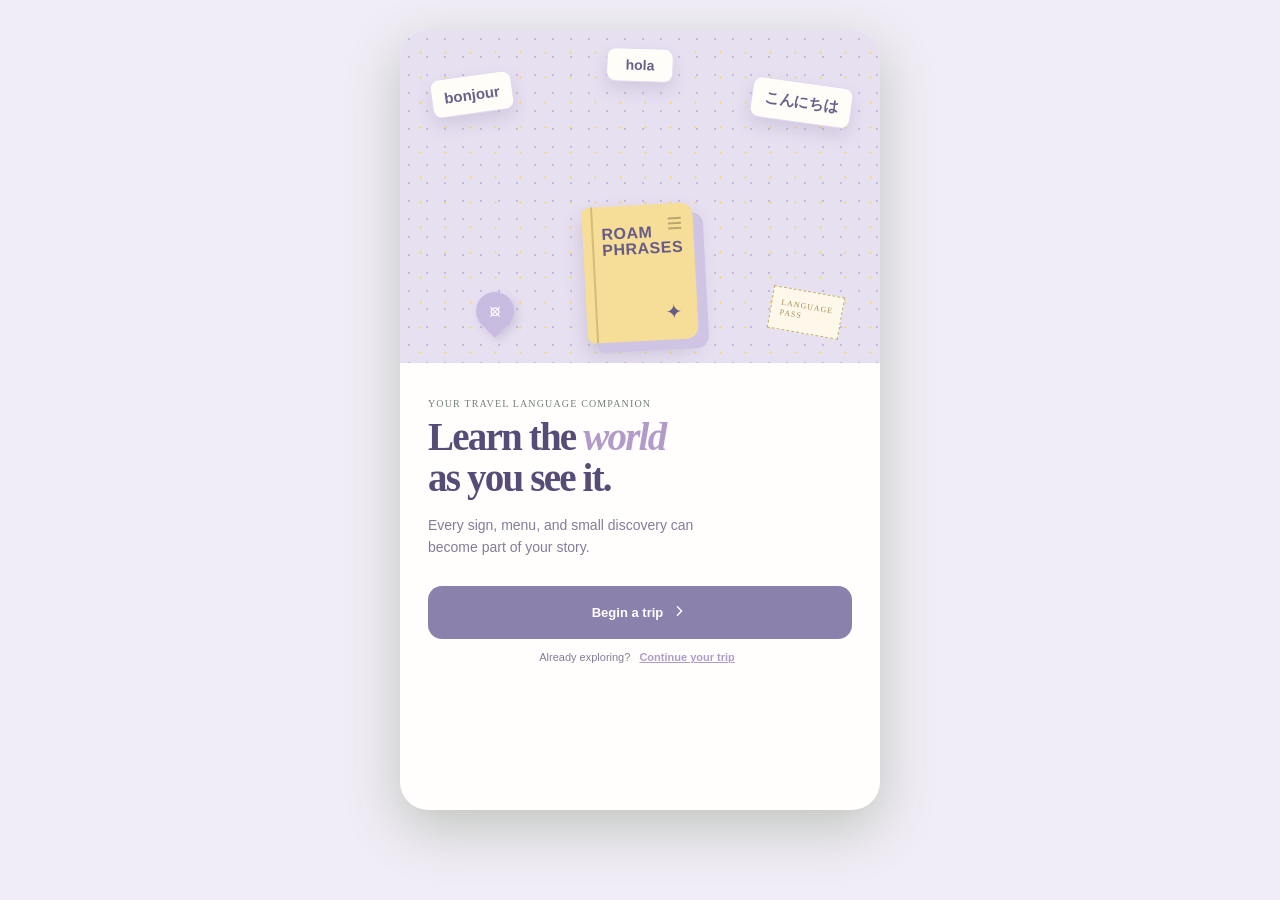
==== commit cbeedbb1: "Bump cache version for session persistence" ====
--- a/index.html
+++ b/index.html
@@ -18,7 +18,7 @@
   </head>
   <body>
     <main id="app"></main>
-    <script src="config.js?v=14"></script>
-    <script src="app.js?v=14"></script>
+    <script src="config.js?v=15"></script>
+    <script src="app.js?v=15"></script>
   </body>
 </html>
--- a/adjustments.css
+++ b/adjustments.css
@@ -1,21 +1,12 @@
 .welcome h1{font-family:'Playfair Display',serif;font-weight:600}.welcome h1 i{font-weight:600}.signin button{color:#b29bc8}.travel-card{min-width:67px;text-align:center}.travel-card small{display:none}.card-three{left:50%;top:18px;transform:translateX(-50%) rotate(2deg);padding:8px 14px}.card-three b{font-size:14px}
 .mode-option{cursor:pointer}.mode-option input,.upload-button input{position:absolute;width:1px;height:1px;opacity:0;pointer-events:none}.upload-button{background:#174c50;color:#fff;border-radius:10px;font-size:10px;padding:10px;display:flex;gap:5px;align-items:center;cursor:pointer;font-weight:700}.upload-button svg{width:14px}.light-upload{background:#fff;color:var(--ink);border:1px solid var(--line)}
 .source-preview.uploaded-preview{min-height:145px;background-size:cover;background-position:center;display:grid;place-items:center;color:#fff}.upload-label{background:#fffdf0dd;color:#665b86;border-radius:20px;padding:7px 11px;font:700 9px 'DM Mono';letter-spacing:.3px}
-.loading-page{max-width:480px;min-height:100dvh;margin:auto;background:#fffefd;padding:64px 28px;text-align:center;overflow:hidden}.loading-photo{width:150px;height:150px;border-radius:28px;margin:10px auto 32px;background:linear-gradient(135deg,#e8e0f2,#f9e9b5);background-size:cover;background-position:center;box-shadow:0 12px 25px #7f72962e}.scan-orbit{height:16px;display:flex;justify-content:center;gap:7px;margin-bottom:21px}.scan-orbit i{width:8px;height:8px;border-radius:50%;background:#b1a2cb;animation:hop 1s infinite ease-in-out}.scan-orbit i:nth-child(2){animation-delay:.12s;background:#f0cd7a}.scan-orbit i:nth-child(3){animation-delay:.24s}@keyframes hop{50%{transform:translateY(-7px)}}.loading-page h1{font:900 28px/1.12 'Nunito';letter-spacing:-1px;margin:0}.loading-page h1 i{font-family:'Playfair Display';font-weight:600;color:#ac9ac5}.loading-page>p:not(.eyebrow){font-size:12px;line-height:1.5;color:var(--muted);font-weight:600;margin:13px auto 24px;max-width:280px}.loading-steps{display:grid;gap:9px;text-align:left;background:#faf8fd;border-radius:15px;padding:16px 18px;color:#847c99;font-size:11px;font-weight:700}.loading-steps span:first-child{color:#746998}
+.loading-page{max-width:480px;min-height:100dvh;margin:auto;background:#fffefd;padding:64px 28px;text-align:center;overflow:hidden}.loading-photo{width:150px;height:150px;border-radius:28px;margin:10px auto 32px;background:linear-gradient(135deg,#e8e0f2,#f9e9b5);background-size:cover;background-position:center;box-shadow:0 12px 25px #7f72962e}.scan-orbit{height:16px;display:flex;justify-content:center;gap:7px;margin-bottom:21px}.scan-orbit i{width:8px;height:8px;border-radius:50%;background:#b1a2cb;animation:hop 1s infinite ease-in-out}.scan-orbit i:nth-child(2){animation-delay:.12s;background:#f0cd7a}.scan-orbit i:nth-child(3){animation-delay:.24s}@keyframes hop{50%{transform:translateY(-7px)}}.loading-page h1{font:900 28px/1.12 'Nunito';letter-spacing:-1px;margin:0}.loading-page h1 i{font-family:'Playfair Display';font-weight:600;color:#ac9ac5}.loading-page>p:not(.eyebrow){font-size:12px;line-height:1.5;color:var(--muted);font-weight:600;margin:13px auto 24px;max-width:280px}
 .sign-sample{height:137px;border-radius:11px;background:#2d775f;color:#fff4df;display:flex;flex-direction:column;justify-content:center;align-items:center;gap:3px}.sign-sample span{font:700 8px 'DM Mono';letter-spacing:1.2px}.sign-sample b{font-size:44px;line-height:1;color:#fff}.sign-sample small{font:700 9px 'DM Mono';letter-spacing:1px}.word-highlight{position:absolute;left:50%;top:50%;transform:translate(-50%,-50%);padding:8px 12px;border:2px solid #ffe682;border-radius:8px;color:transparent;background:#ffe68230}.first-met{display:flex;align-items:center;gap:8px;margin:9px 1px 4px;color:#85799f}.first-met span{font-size:17px}.first-met p{display:flex;flex-direction:column;margin:0}.first-met b{font-size:10px}.first-met small{font-size:9px;color:var(--muted);margin-top:2px}.notebook-nudge{display:flex;gap:9px;align-items:center;padding:10px 12px;background:#fff3d7;border-radius:12px;margin:18px 0 9px}.notebook-nudge>span{color:#cda662}.notebook-nudge p{margin:0;display:flex;flex-direction:column;gap:2px}.notebook-nudge b{font-size:10px;color:#8b704a}.notebook-nudge small{font-size:9px;color:#a18865}.notebook-cta{border-radius:14px;padding:14px 16px;background:#b3a5cf;color:#fff;display:flex;align-items:center;justify-content:center;gap:9px;font-size:12px;font-weight:900}.notebook-cta .cta-book{background:#d9d0ea;border-radius:6px;padding:2px 4px}.notebook-cta>span:last-child{font-size:16px}.text-scan-again{width:100%;font-size:10px;color:#927fac;padding:15px;display:flex;gap:5px;justify-content:center;align-items:center}.text-scan-again svg{width:14px}
 .skip-scan{display:block;width:100%;margin-top:17px;padding:13px;border-radius:12px;background:#b3a5cf;color:#fff;font-size:11px;font-weight:900;text-decoration:none}.skip-scan span{margin-left:6px;font-size:15px}
 .notebook-intro{perspective:1100px}.notebook-intro .notebook-cover{background:#f6dd98;color:#76633e}.intro-cover{position:absolute;z-index:10;left:16px;right:0;top:0;bottom:0;transform-origin:left center;background:#f6dd98;color:#76633e;border-radius:15px 16px 16px 15px;padding:30px 25px;box-shadow:7px 8px 16px #927d4c40;animation:open-notebook 2.15s cubic-bezier(.22,.75,.2,1) .65s forwards;backface-visibility:hidden;will-change:transform}.intro-cover:after{content:'';position:absolute;inset:9px;border:1px solid #dcc279;border-radius:11px}.intro-cover>*{position:relative;z-index:1}.intro-cover>span{font-size:22px}.intro-cover p{font:700 10px 'DM Mono';letter-spacing:1px;margin:45px 0 5px}.intro-cover b{font:900 27px/1 'Nunito';display:block}.intro-cover small{font:700 8px 'DM Mono';display:block;margin-top:37px;letter-spacing:1px}.notebook-intro .notebook-pages{animation:reveal-notebook-page 1.2s ease 1.15s both}@keyframes open-notebook{0%{transform:rotateY(0)}55%{transform:rotateY(-70deg)}100%{transform:rotateY(-122deg)}}@keyframes reveal-notebook-page{0%{opacity:.08;transform:translateX(-10px)}100%{opacity:1;transform:translateX(0)}}
 .book-scene{height:320px;margin-top:21px;position:relative;perspective:1300px;transform-style:preserve-3d}.book-spread{position:absolute;inset:0;display:flex;filter:drop-shadow(0 11px 12px #74688e24);animation:spread-appear 1s ease .85s both}.book-page{width:50%;background:#fffdf7;min-height:300px;padding:27px 16px;color:#aa965d}.book-page-left{border-radius:15px 0 0 15px;border-right:1px solid #e9dfca;display:flex;flex-direction:column}.book-page-left p{font:900 20px/1 'Nunito';letter-spacing:.5px;margin:0}.book-page-left span{font-size:28px;margin:29px 0}.book-page-left small{font:700 8px/1.45 'DM Mono';color:#b4a278}.book-page-right{border-radius:0 15px 15px 0;color:var(--ink);padding:16px 12px}.book-page-right .page-tabs{display:flex;gap:2px;padding-bottom:12px;border-bottom:1px dashed #e5ddec}.book-page-right .page-tabs button{font-size:7px;padding:4px;color:#887e99}.book-page-right .page-tabs button.selected{background:#e9e3f3;border-radius:5px}.book-page-right .page-title{display:block;padding:12px 0 6px}.book-page-right .page-title span{font:700 7px 'DM Mono';letter-spacing:.5px;color:#9a8eaa}.book-page-right .page-title b{display:block;margin-top:4px;font-size:9px;color:#9d884f}.book-page-right .vocab-word{display:flex;gap:6px;padding:11px 0;border-top:1px solid #f0e9df}.book-page-right .word-main{width:40px}.book-page-right .word-main b{font-size:15px}.book-page-right .word-main span{font:7px 'DM Mono';color:var(--muted)}.book-page-right .word-detail{flex:1}.book-page-right .word-detail strong{font-size:9px}.book-page-right .word-detail p{font-size:7px;margin:3px 0 6px;color:var(--muted)}.book-page-right .word-footer{font-size:7px;gap:3px}.book-page-right .status{padding:2px 3px}.book-page-right .level{width:3px;height:33px}.book-cover-3d{position:absolute;z-index:5;left:50%;top:0;width:50%;height:300px;transform-style:preserve-3d;transform-origin:left center;animation:real-cover-open 2.6s cubic-bezier(.2,.72,.18,1) .4s forwards;will-change:transform}.cover-face{position:absolute;inset:0;border-radius:0 15px 15px 0;padding:31px 24px;backface-visibility:hidden;box-shadow:6px 8px 14px #927d4c40}.cover-front{background:#f6dd98;color:#76633e}.cover-front:after{content:'';position:absolute;inset:9px;border:1px solid #dcc279;border-radius:10px}.cover-face>*{position:relative;z-index:1}.cover-front>span{font-size:22px}.cover-front p{font:700 10px 'DM Mono';letter-spacing:1px;margin:48px 0 5px}.cover-front b{display:block;font:900 27px/1 'Nunito'}.cover-front small{display:block;font:700 8px 'DM Mono';letter-spacing:1px;margin-top:38px}.cover-inside{background:#fffdf7;color:#aa965d;transform:rotateY(180deg);border-radius:15px 0 0 15px;box-shadow:none;text-align:center;padding-top:47px}.cover-inside span{font-size:25px}.cover-inside p{font:700 8px/1.5 'DM Mono';letter-spacing:.6px;margin:23px 0 8px}.cover-inside b{font:900 24px 'Nunito';display:block}.cover-inside small{font-size:8px;color:#b4a278}.book-spine{position:absolute;z-index:7;left:50%;top:0;bottom:20px;width:5px;transform:translateX(-2.5px);background:linear-gradient(90deg,#cfc3a1,#fff2c4,#b9aa7c);border-radius:4px;opacity:0;animation:spine-in .35s ease 1.8s forwards}@keyframes real-cover-open{0%{transform:rotateY(0)}55%{transform:rotateY(-95deg)}100%{transform:rotateY(-180deg)}}@keyframes spread-appear{0%{opacity:.1;transform:scale(.9)}100%{opacity:1;transform:scale(1)}}@keyframes spine-in{to{opacity:1}}
 .notebook-intro{animation:zoom-to-spread 2.8s cubic-bezier(.2,.75,.25,1) forwards;transform-origin:center top}.notebook-intro .notebook-cover{display:none}.notebook-intro .notebook-rings{left:calc(50% - 4px);opacity:0;animation:show-rings .4s ease 1.7s forwards}.notebook-intro .intro-cover{left:0;right:0;animation:open-notebook 2.15s cubic-bezier(.22,.75,.2,1) .65s forwards}.notebook-intro .notebook-pages{margin-left:50%;width:50%;min-height:300px;padding:13px 10px;border-radius:0 14px 14px 0;position:relative;z-index:2;animation:reveal-notebook-page 1.2s ease 1.15s both}.notebook-left-page{position:absolute;z-index:1;left:0;top:0;bottom:0;width:50%;border-radius:14px 0 0 14px;background:#fffdf7;border-right:1px solid #ede4cf;padding:32px 18px;color:#aa965d;display:flex;flex-direction:column;opacity:0;animation:reveal-left-page 1s ease 1.4s forwards}.notebook-left-page p{font:900 18px/1 'Nunito';letter-spacing:.5px;margin:0}.notebook-left-page span{font-size:28px;margin:25px 0}.notebook-left-page small{font:700 8px/1.4 'DM Mono';color:#b4a278}.notebook-intro .page-tabs{gap:1px}.notebook-intro .page-tabs button{font-size:7px;padding:4px}.notebook-intro .page-title{display:block}.notebook-intro .page-title b{display:block;margin-top:4px}.notebook-intro .word-main{width:41px}.notebook-intro .word-main b{font-size:15px}.notebook-intro .word-detail strong{font-size:10px}.notebook-intro .word-detail p{max-width:90px;font-size:8px}.notebook-intro .word-footer{font-size:7px;gap:3px}.notebook-intro .status{padding:2px 3px}@keyframes zoom-to-spread{0%{transform:scale(1.04)}100%{transform:scale(.89)}}@keyframes reveal-left-page{from{opacity:0;transform:translateX(8px)}to{opacity:1;transform:translateX(0)}}@keyframes show-rings{to{opacity:1}}
-
-/* === Item 3: Animated loading roller — slow swipe-up cycling, one at a time === */
-.loading-steps{height:32px;overflow:hidden;text-align:center;background:#faf8fd;border-radius:15px;padding:0 18px;display:flex;align-items:center;justify-content:center;gap:7px}
-.loading-steps::before{content:'◌';color:#b1a2cb;font-size:14px;flex-shrink:0;animation:hop 1.4s infinite ease-in-out}
-.loading-roller{height:32px;overflow:hidden;display:inline-block;position:relative;width:auto}
-.loading-roller span{display:block;height:32px;line-height:32px;font-size:12px;font-weight:800;color:#746998;white-space:nowrap;animation:roller-up 4.5s infinite cubic-bezier(.6,.05,.4,1)}
-.loading-roller span:nth-child(2){animation-delay:1.5s}
-.loading-roller span:nth-child(3){animation-delay:3s}
-@keyframes roller-up{0%,22%{transform:translateY(0);opacity:1}28%,39%{transform:translateY(-32px);opacity:0}44%,55%{transform:translateY(-64px);opacity:0}60%,71%{transform:translateY(-96px);opacity:0}76%,100%{transform:translateY(0);opacity:0}}
 
 /* === Item 8: Snap heading — match the round bold Nunito heading style === */
 .camera-area .snap-heading{font:900 22px/1.15 'Nunito',sans-serif;letter-spacing:-.5px;color:var(--ink);display:block;margin:4px 0 0}
@@ -32,16 +23,6 @@
 /* === Item 9a: Destination picker === */
 .place-card{cursor:pointer;transition:background .2s}
 .place-card:active{background:#f9f5fd}
-.dest-picker{display:grid;grid-template-columns:1fr 1fr;gap:6px;margin:4px 0 8px;max-height:0;overflow:hidden;transition:max-height .3s ease}
-.dest-picker[style*="grid"]{max-height:400px;padding:4px 0}
-.dest-option{display:flex;align-items:center;gap:8px;padding:10px 12px;border-radius:12px;border:1px solid var(--line);background:#fff;text-align:left;cursor:pointer;transition:border-color .2s,background .2s}
-.dest-option.selected{border-color:#b3a5cf;background:#f7f4fc}
-.dest-option:active{background:#f3eef9}
-.dest-flag{font-size:20px;flex-shrink:0}
-.dest-name{display:flex;flex-direction:column}
-.dest-name b{font-size:12px;font-weight:800}
-.dest-name small{font-size:9px;color:var(--muted);font-weight:600}
-
 /* === Item 9a: Calendar date picker === */
 .date-display{font-size:12px;font-weight:700;padding:11px 8px;border:1px solid var(--line);border-radius:8px;color:var(--ink);cursor:pointer;text-align:center;background:#faf8fd}
 .calendar-wrap{margin:8px 0}
@@ -52,24 +33,49 @@
 .cal-header button:not(:disabled):hover{color:#b3a5cf}
 .cal-weekdays{display:grid;grid-template-columns:repeat(7,1fr);text-align:center;margin-bottom:4px}
 .cal-weekdays span{font:700 8px 'DM Mono',monospace;color:var(--muted)}
-.cal-grid{display:grid;grid-template-columns:repeat(7,1fr);gap:2px}
+.cal-grid{display:grid;grid-template-columns:repeat(7,1fr);gap:1px}
 .cal-blank{min-height:30px}
-.cal-day{min-height:30px;font-size:11px;font-weight:700;border:none;background:#fff;border-radius:7px;cursor:pointer;color:var(--ink);transition:background .15s,color .15s}
+.cal-day{min-height:30px;font-size:11px;font-weight:700;border:none;background:#fff;border-radius:0;cursor:pointer;color:var(--ink);transition:background .15s,color .15s;position:relative}
 .cal-day:hover{background:#f3eef9}
-.cal-day.cal-start{background:#b3a5cf;color:#fff;border-radius:7px 7px 7px 14px}
-.cal-day.cal-end{background:#b3a5cf;color:#fff;border-radius:7px 14px 7px 7px}
-.cal-day.cal-in-range{background:#ebe5f5;color:var(--ink)}
+.cal-day.cal-start{background:#b3a5cf;color:#fff;border-radius:9px 0 0 9px;box-shadow:inset 2px 0 0 #b3a5cf,inset -2px 0 0 #b3a5cf}
+.cal-day.cal-end{background:#b3a5cf;color:#fff;border-radius:0 9px 9px 0;box-shadow:inset 2px 0 0 #b3a5cf,inset -2px 0 0 #b3a5cf}
+.cal-day.cal-start.cal-end{border-radius:9px}
+.cal-day.cal-in-range{background:#cdb8e8;color:#3c3359}
+.cal-day.cal-start::before,.cal-day.cal-end::before{content:'●';position:absolute;top:50%;left:50%;transform:translate(-50%,-50%);font-size:5px;color:#fff;opacity:.85}
 
-/* === Quiz improvements === */
-.answer-reveal.wrong b{color:#c44}
-.answer-reveal.correct b{color:#2a7}
-.answer-options button.correct-mark{background:#e8f5e9!important;border-color:#4caf50!important}
-.quiz-next{margin-top:14px;border-radius:14px;padding:14px;background:#b3a5cf;color:#fff;font-size:12px;font-weight:900;display:flex;align-items:center;justify-content:center;gap:8px;width:100%}
-.quiz-done{text-align:center;padding:20px 0}
-.quiz-done h1{font:900 26px/1.15 'Nunito'}
-.quiz-done h1 i{font-family:'Playfair Display';font-weight:600;color:#ac9ac5}
+/* === Item 14: Notebook word rows — no overlap for CJK or Latin scripts === */
+/* High specificity so these win over styles.css/flow.css regardless of load order. */
+.vocab-word{align-items:flex-start;gap:10px}
+.vocab-word .word-main,.notebook .vocab-word .word-main{width:auto;min-width:44px;max-width:37%;flex-shrink:0;flex-basis:auto}
+.vocab-word .word-main b,.notebook .vocab-word .word-main b{font-size:19px;line-height:1.15;overflow-wrap:anywhere;word-break:break-word;display:block}
+.vocab-word .word-main span,.notebook .vocab-word .word-main span{display:block;white-space:nowrap;overflow:hidden;text-overflow:ellipsis;max-width:110px}
+.vocab-word .word-detail,.notebook .vocab-word .word-detail{min-width:0;flex:1}
+.vocab-word .level,.notebook .vocab-word .level{flex-shrink:0}
+.notebook-intro .word-main,.book-page-right .word-main{width:auto;min-width:38px;max-width:35%;flex-shrink:0}
+.notebook-intro .word-main b,.book-page-right .word-main b{font-size:15px;line-height:1.15;overflow-wrap:anywhere;word-break:break-word}
+.notebook-intro .word-main span,.book-page-right .word-main span{display:block;max-width:90px;white-space:nowrap;overflow:hidden;text-overflow:ellipsis}
 
-/* === Item 13: Memory jog banner === */
+/* === Item 15: Smoother Phrasebook transition — fade-out into the page instead of a hard cut === */
+.lexicon-transition.lexicon-exit{animation:lexicon-fade-out .45s ease both}
+@keyframes lexicon-fade-out{from{opacity:1}to{opacity:0;transform:scale(1.04)}}
+.vocab-page{animation:vocab-rise .5s cubic-bezier(.2,.9,.25,1) both}
+@keyframes vocab-rise{from{opacity:0;transform:translateY(18px)}to{opacity:1;transform:translateY(0)}}
+
+/* === Item 16: Destinations search picker === */
+.dest-picker{display:block;margin:4px 0 8px;max-height:0;overflow:hidden;transition:max-height .3s ease}
+.dest-picker[style*="block"]{max-height:360px;padding:4px 0;overflow-y:auto}
+.dest-search{width:100%;padding:11px 13px;border:1.5px solid #ddd3ef;border-radius:12px;background:#faf8ff;font:700 12px 'Nunito',sans-serif;color:var(--ink);margin-bottom:8px;position:sticky;top:0;z-index:2}
+.dest-search:focus{outline:none;border-color:#b3a5cf;background:#fff}
+.dest-search::placeholder{color:#a79ec2}
+.dest-list{display:grid;grid-template-columns:1fr 1fr;gap:6px}
+.dest-hint{font:600 10px 'Nunito',sans-serif;color:#9a8eaa;text-align:center;padding:8px 0;grid-column:auto}
+.dest-option{display:flex;align-items:center;gap:8px;padding:10px 12px;border-radius:12px;border:1px solid var(--line);background:#fff;text-align:left;cursor:pointer;transition:border-color .2s,background .2s}
+.dest-option.selected{border-color:#b3a5cf;background:#f7f4fc}
+.dest-option:active{background:#f3eef9}
+.dest-flag{font-size:20px;flex-shrink:0}
+.dest-name{display:flex;flex-direction:column;min-width:0}
+.dest-name b{font-size:12px;font-weight:800;white-space:nowrap;overflow:hidden;text-overflow:ellipsis}
+.dest-name small{font-size:9px;color:var(--muted);font-weight:600;white-space:nowrap;overflow:hidden;text-overflow:ellipsis}
 .memory-jog{background:linear-gradient(135deg,#fff3d7,#f9e9b5);border-radius:16px;padding:4px;margin-bottom:16px;animation:mj-slide-in .4s ease both}
 .mj-inner{display:flex;align-items:center;gap:10px;padding:12px 14px}
 .mj-icon{font-size:22px;color:#cda662;flex-shrink:0;animation:spin 3s ease infinite}
@@ -88,24 +94,63 @@
 .quiz-done h1{font:900 26px/1.15 'Nunito'}
 .quiz-done h1 i{font-family:'Playfair Display';font-weight:600;color:#ac9ac5}
 
-/* === Item 5: Lexicon-open transition — opens BOTTOM TO TOP === */
-.lexicon-transition{position:fixed;inset:0;z-index:99999;background:#fffefd;display:flex;align-items:center;justify-content:center;perspective:1200px;animation:lexicon-fade-in .3s ease both}
-.lexicon-book{position:relative;width:220px;height:290px;transform-style:preserve-3d;animation:lexicon-enter .35s ease both}
-.lexicon-cover-bottom{position:absolute;inset:0;border-radius:16px;background:#f6dd98;color:#76633e;padding:30px 24px;box-shadow:0 8px 24px #927d4c44;transform-origin:bottom center;animation:lexicon-lift-cover 1.1s cubic-bezier(.22,.75,.2,1) .35s forwards;backface-visibility:hidden;will-change:transform;display:flex;flex-direction:column;align-items:center;justify-content:center;text-align:center;gap:6px}
-.lexicon-cover-bottom::after{content:'';position:absolute;inset:9px;border:1px solid #dcc279;border-radius:12px;pointer-events:none}
-.lexicon-cover-bottom .lc-icon{font-size:28px;line-height:1}
-.lexicon-cover-bottom .lc-title{font:900 18px/1.1 'Nunito',sans-serif;color:#76633e}
-.lexicon-cover-bottom .lc-sub{font:700 8px 'DM Mono',monospace;letter-spacing:1px;color:#a18c5e;margin-top:6px}
-.lexicon-pages-reveal{position:absolute;inset:0;border-radius:16px;background:#fffdf7;overflow:hidden;display:flex;flex-direction:column;justify-content:center;align-items:center;gap:10px;opacity:0;animation:lexicon-show-pages .4s ease 1s forwards}
-.lexicon-pages-reveal i{height:8px;background:#ede4cf;border-radius:4px;transform-origin:center;animation:lexicon-line-in .5s ease forwards}
-.lexicon-pages-reveal i:nth-child(1){width:75%;animation-delay:1.1s}
-.lexicon-pages-reveal i:nth-child(2){width:60%;animation-delay:1.25s}
-.lexicon-pages-reveal i:nth-child(3){width:50%;animation-delay:1.4s}
-.lexicon-pages-reveal i:nth-child(4){width:40%;animation-delay:1.55s}
-.lexicon-hinge{position:absolute;left:50%;bottom:0;width:6px;height:6px;transform:translateX(-50%);background:#b9aa7c;border-radius:50%;z-index:5;opacity:0;animation:lexicon-spine .3s ease .9s forwards}
+/* === Item 17: Rejog-memory page (between setup and scanning) === */
+.memory-preview{display:flex;flex-wrap:wrap;gap:7px;justify-content:center;margin:6px 0 24px}
+.memory-preview span{font-size:14px;font-weight:800;color:#6a5f8f;background:#efe9f9;border:1px solid #ddd3ef;border-radius:20px;padding:7px 14px}
+.mode-choice-page .back{margin-bottom:18px;font-size:18px}
+
+/* === Item 5: Lexicon-open transition — yellow notebook cover hinges open,
+       three pages cascade from right to left, settling on a clean lined spread === */
+.lexicon-transition{position:fixed;inset:0;z-index:99999;background:#fffefd;display:flex;align-items:center;justify-content:center;perspective:1400px;animation:lexicon-fade-in .3s ease both}
+.lexicon-stage{filter:drop-shadow(0 14px 22px #927d4c44)}
+.lexicon-book{position:relative;width:200px;height:150px;transform-style:preserve-3d;transform:rotate(-3deg);animation:lexicon-enter .4s cubic-bezier(.2,.8,.25,1) both}
+.lexicon-spread{position:absolute;inset:0;display:flex}
+.lexicon-page{flex:1;background:#fffdf7;position:relative;overflow:hidden;box-shadow:inset 0 0 0 1px #f0e6cc}
+.lexicon-page-left{border-radius:6px 0 0 6px}
+.lexicon-page-right{border-radius:0 6px 6px 0}
+.lp-margin{position:absolute;left:14%;top:7%;bottom:7%;width:1.5px;background:#e89b9b;opacity:.85;border-radius:1px}
+.lp-lines{position:absolute;left:20%;right:6%;top:9%;bottom:7%;background:repeating-linear-gradient(to bottom,transparent0,transparent 12px,#b6c8d4 12px,#b6c8d4 13.5px);border-radius:2px;opacity:.9}
+.lp-fold{position:absolute;left:0;bottom:0;width:22px;height:22px;pointer-events:none;background:linear-gradient(to top right,transparent calc(50% - .8px),#b89a6a calc(50% - .8px),#b89a6a 50%,transparent 50%),linear-gradient(to top right,#ece0c0 50%,transparent 50%);border-bottom-left-radius:3px}
+.lexicon-flip{position:absolute;top:0;right:0;width:50%;height:100%;transform-origin:left center;transform-style:preserve-3d;overflow:hidden;border-radius:0 6px 6px 0;opacity:0;box-shadow:-2px 0 4px #00000010;will-change:transform,opacity}
+.lexicon-flip-a{transform:translateZ(7px) rotateY(0);animation:lexicon-flip-a .5s cubic-bezier(.5,.05,.5,.95) .7s forwards}
+.lexicon-flip-b{transform:translateZ(3.5px) rotateY(0);animation:lexicon-flip-b .5s cubic-bezier(.5,.05,.5,.95) .82s forwards}
+.lexicon-flip-c{transform:translateZ(0) rotateY(0);animation:lexicon-flip-c .5s cubic-bezier(.5,.05,.5,.95) .94s forwards}
+.lexicon-flip-face{position:absolute;inset:0;background:#fffdf7;backface-visibility:hidden;overflow:hidden;box-shadow:inset 0 0 0 1px #f0e6cc}
+.lexicon-flip-back{transform:rotateY(180deg)}
+.lexicon-flip-back .lp-margin{left:auto;right:14%}
+.lexicon-cover{position:absolute;inset:0;border-radius:7px;background:#f6dd98;color:#76633e;display:flex;flex-direction:column;align-items:center;justify-content:center;text-align:center;gap:4px;box-shadow:inset 0 0 0 1px #dcc279,0 5px 14px #927d4c40;transform-origin:left center;transform:rotateY(0);will-change:transform,opacity;animation:lexicon-cover-open .55s cubic-bezier(.22,.75,.2,1) .25s forwards}
+.lexicon-cover::before{content:'';position:absolute;left:6px;top:7px;bottom:7px;width:2px;border-radius:1px;background:#dcc279;opacity:.75}
+.lexicon-cover .lc-title{font:900 16px/1.1 'Nunito',sans-serif;color:#76633e;letter-spacing:-.3px}
+.lexicon-cover .lc-sub{font:700 7px 'DM Mono',monospace;letter-spacing:1px;color:#a18c5e}
 @keyframes lexicon-fade-in{from{opacity:0}to{opacity:1}}
-@keyframes lexicon-enter{from{opacity:0;transform:scale(.82) translateY(10px)}to{opacity:1;transform:scale(1) translateY(0)}}
-@keyframes lexicon-lift-cover{0%{transform:rotateX(0) translateY(0)}100%{transform:rotateX(88deg) translateY(-15px)}}
-@keyframes lexicon-show-pages{from{opacity:0;transform:scaleY(.9)}to{opacity:1;transform:scaleY(1)}}
-@keyframes lexicon-line-in{from{transform:scaleX(0);opacity:0}to{transform:scaleX(1);opacity:1}}
-@keyframes lexicon-spine{to{opacity:1}}
+@keyframes lexicon-enter{0%{opacity:0;transform:rotate(-3deg) scale(.84) translateY(8px)}100%{opacity:1;transform:rotate(-3deg) scale(1) translateY(0)}}
+@keyframes lexicon-cover-open{0%{opacity:1;transform:rotateY(0)}60%{opacity:1;transform:rotateY(-112deg)}100%{opacity:0;transform:rotateY(-178deg)}}
+@keyframes lexicon-flip-a{0%{opacity:0;transform:translateZ(7px) rotateY(0)}8%{opacity:1}88%{opacity:1;transform:translateZ(7px) rotateY(-170deg)}100%{opacity:0;transform:translateZ(7px) rotateY(-178deg)}}
+@keyframes lexicon-flip-b{0%{opacity:0;transform:translateZ(3.5px) rotateY(0)}8%{opacity:1}88%{opacity:1;transform:translateZ(3.5px) rotateY(-170deg)}100%{opacity:0;transform:translateZ(3.5px) rotateY(-178deg)}}
+@keyframes lexicon-flip-c{0%{opacity:0;transform:translateZ(0) rotateY(0)}8%{opacity:1}88%{opacity:1;transform:translateZ(0) rotateY(-170deg)}100%{opacity:0;transform:translateZ(0) rotateY(-178deg)}}
+
+/* === Past-trips notebook list on the Trip page === */
+.past-trips-heading{margin:24px 0 10px}
+.past-trips{display:flex;flex-direction:column;gap:9px;margin-top:4px}
+.past-trips.empty{padding:18px;border:1px dashed var(--line);border-radius:16px;text-align:center}
+.past-trips.empty p{font-size:11px;color:var(--muted);margin:0;line-height:1.45;font-weight:600}
+.past-trip-card{display:flex;align-items:center;gap:12px;width:100%;padding:12px 14px;border-radius:16px;background:#fff;border:1px solid var(--nt-color-line);box-shadow:0 4px 10px #7f729618;text-align:left;cursor:pointer;transition:transform .18s ease,box-shadow .18s ease,background .18s ease;font-family:inherit;color:inherit}
+.past-trip-card:active{transform:scale(.985);box-shadow:0 2px 6px #7f729620}
+.past-trip-card:hover{background:#fffdf7}
+.past-trip-card .nt-icon{position:relative;flex:0 0 38px;width:38px;height:46px;border-radius:4px 7px 7px 4px;background:var(--nt-color);box-shadow:inset -2px 0 0 rgba(0,0,0,.07),0 2px 4px rgba(0,0,0,.06);overflow:hidden}
+.past-trip-card .nt-icon .nt-spine{position:absolute;left:0;top:0;bottom:0;width:5px;background:rgba(0,0,0,.08);border-right:1px solid rgba(255,255,255,.25)}
+.past-trip-card .nt-icon .nt-page{position:absolute;left:5px;right:3px;top:3px;bottom:3px;border-radius:2px;background:rgba(255,255,255,.55)}
+.past-trip-card .nt-icon .nt-lines{position:absolute;left:8px;right:6px;top:8px;bottom:8px;display:flex;flex-direction:column;gap:3px;justify-content:center}
+.past-trip-card .nt-icon .nt-lines i{display:block;height:1.5px;background:rgba(0,0,0,.18);border-radius:1px}
+.past-trip-card .nt-icon .nt-lines i:nth-child(1){width:80%}
+.past-trip-card .nt-icon .nt-lines i:nth-child(2){width:60%}
+.past-trip-card .nt-icon .nt-lines i:nth-child(3){width:70%}
+.past-trip-card .nt-text{flex:1;min-width:0;display:flex;flex-direction:column;gap:2px}
+.past-trip-card .nt-text b{font:800 14px/1.1 'Nunito',sans-serif;color:var(--ink);letter-spacing:-.2px}
+.past-trip-card .nt-text small{font:700 10px/1.2 'DM Mono',monospace;color:var(--muted);letter-spacing:.3px}
+.past-trip-card .nt-text .nt-count{font:700 9px/1 'DM Mono',monospace;color:#8b7bab;letter-spacing:.6px;margin-top:3px;text-transform:uppercase}
+
+/* === Streak: purple flame-shaped badge with real day count === */
+.streak{position:relative;width:56px;height:68px;border-radius:0;border:1.5px solid #b3a5cf;background:linear-gradient(180deg,#f4effa 0%,#e9e0f1 100%);clip-path:polygon(50% 2%,60% 18%,66% 30%,74% 42%,84% 54%,90% 66%,92% 78%,88% 90%,94% 98%,78% 100%,62% 94%,50% 100%,38% 94%,22% 100%,6% 98%,12% 90%,8% 78%,10% 66%,16% 54%,26% 42%,34% 30%,40% 18%);display:flex;flex-direction:column;align-items:center;justify-content:center;gap:0;padding-bottom:5px;box-shadow:inset 0 0 0 1px #dccfec;filter:drop-shadow(0 3px 6px #b3a5cf55)}
+.streak b{font:700 19px/1 'Playfair Display',serif;color:#6b5f8f;letter-spacing:-.5px}
+.streak span{font:700 7px/1.2 'DM Mono',monospace;color:#8b7bab;text-transform:uppercase;letter-spacing:.5px;text-align:center}
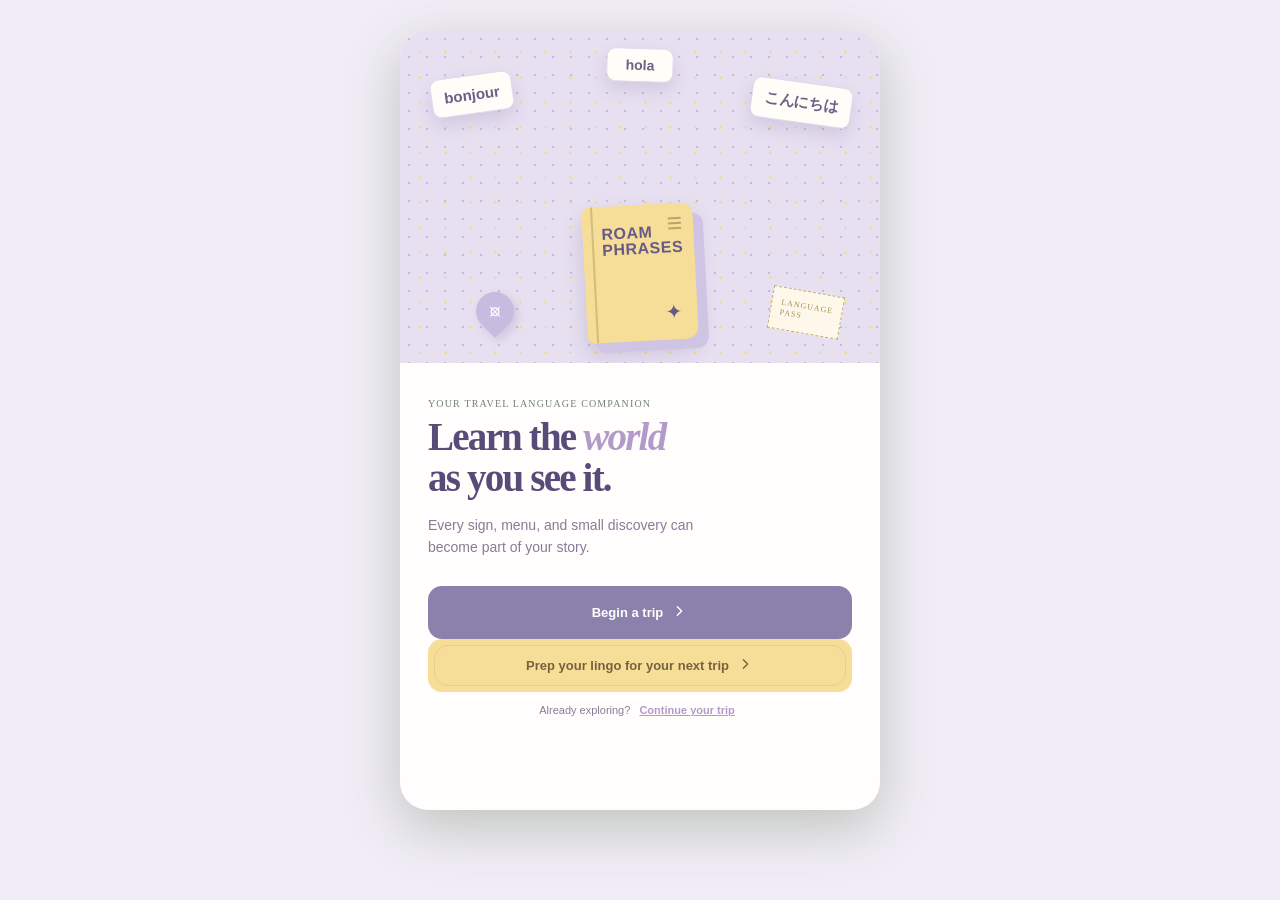
==== commit c30e315e: "Add vervia app icons (iOS + Android + favicon) Generates the full size set from the 180×180 source (" ====
--- a/index.html
+++ b/index.html
@@ -2,23 +2,36 @@
 <html lang="en">
   <head>
     <meta charset="UTF-8" />
-    <meta name="viewport" content="width=device-width, initial-scale=1.0" />
+    <meta name="viewport" content="width=device-width, initial-scale=1.0, maximum-scale=1.0, user-scalable=no, viewport-fit=cover" />
     <meta http-equiv="Cache-Control" content="no-cache, no-store, must-revalidate" />
     <meta http-equiv="Pragma" content="no-cache" />
     <meta http-equiv="Expires" content="0" />
-    <title>Roamly — learn as you go</title>
+    <title>vervia</title>
+    <meta name="apple-mobile-web-app-title" content="vervia" />
+    <meta name="apple-mobile-web-app-capable" content="yes" />
+    <meta name="mobile-web-app-capable" content="yes" />
+    <meta name="apple-mobile-web-app-status-bar-style" content="default" />
+    <meta name="application-name" content="vervia" />
+    <meta name="theme-color" content="#e0d4fc" />
+    <link rel="icon" type="image/png" sizes="32x32" href="assets/icons/favicon-32.png" />
+    <link rel="icon" type="image/png" sizes="16x16" href="assets/icons/favicon-16.png" />
+    <link rel="apple-touch-icon" href="assets/icons/apple-touch-icon.png" />
+    <link rel="apple-touch-icon" sizes="180x180" href="assets/icons/apple-touch-icon.png" />
+    <link rel="apple-touch-icon" sizes="167x167" href="assets/icons/apple-touch-icon-ipad-pro.png" />
+    <link rel="apple-touch-icon" sizes="152x152" href="assets/icons/apple-touch-icon-ipad.png" />
+    <link rel="apple-touch-icon" sizes="120x120" href="assets/icons/apple-touch-icon-iphone.png" />
     <link rel="preconnect" href="https://fonts.googleapis.com" />
     <link rel="preconnect" href="https://fonts.gstatic.com" crossorigin />
     <link href="https://fonts.googleapis.com/css2?family=DM+Mono:wght@400;500&family=Nunito:wght@400;500;600;700;800;900&family=Playfair+Display:ital,wght@0,600;0,700;1,600&display=swap" rel="stylesheet" />
     <link rel="stylesheet" href="styles.css" />
     <link rel="stylesheet" href="theme.css" />
-    <link rel="stylesheet" href="adjustments.css?v=4" />
+    <link rel="stylesheet" href="adjustments.css?v=9" />
     <link rel="stylesheet" href="flow.css" />
     <link rel="stylesheet" href="api.css" />
   </head>
   <body>
     <main id="app"></main>
-    <script src="config.js?v=15"></script>
-    <script src="app.js?v=15"></script>
+    <script src="config.js?v=18"></script>
+    <script src="app.js?v=18"></script>
   </body>
 </html>
--- a/adjustments.css
+++ b/adjustments.css
@@ -1,3 +1,30 @@
+/* === Prevent iOS auto-zoom on input focus (font-size must be >= 16px) === */
+input, textarea, select { font-size: 16px !important }
+
+/* === Fix: today-decoration behind text === */
+.today-card h2{position:relative;z-index:2}
+.today-card .eyebrow{position:relative;z-index:2}
+.today-decoration{z-index:0!important}
+
+/* === Past trip cards on dashboard === */
+.past-trip-card{display:flex;align-items:center;gap:12px;width:100%;padding:14px 16px;border-radius:16px;border:1px solid var(--line);background:#fff;margin-bottom:10px;cursor:pointer;transition:border-color .2s,background .2s;text-align:left}
+.past-trip-card:active{background:#f9f5fd;border-color:#b3a5cf}
+.ptc-flag{font-size:26px;flex-shrink:0;width:40px;text-align:center}
+.ptc-info{flex:1;display:flex;flex-direction:column;gap:2px}
+.ptc-info b{font-size:13px;font-weight:800}
+.ptc-info small{font-size:10px;color:var(--muted)}
+.ptc-quiz{flex-shrink:0;display:flex;align-items:center;gap:4px;background:linear-gradient(135deg,#b3a5cf,#c9b8df);color:#fff;border-radius:10px;padding:7px 11px;font:800 9px 'Nunito',sans-serif;letter-spacing:.3px}
+.ptc-quiz svg{width:13px}
+
+/* === New trip button === */
+.new-trip-btn{margin:8px 0 20px;font-size:13px;gap:8px}
+.new-trip-btn svg{width:16px}
+
+/* === Fixed bottom nav: stays pinned to screen, content scrolls above === */
+.app-shell{overflow-y:auto;overflow-x:hidden;-webkit-overflow-scrolling:touch}
+.bottom-nav{position:fixed;bottom:0;left:50%;transform:translateX(-50%);width:100%;max-width:480px;z-index:100;padding-bottom:env(safe-area-inset-bottom,0)}
+@media(min-width:650px){.bottom-nav{max-width:480px;border-radius:0 0 28px 28px}}
+
 .welcome h1{font-family:'Playfair Display',serif;font-weight:600}.welcome h1 i{font-weight:600}.signin button{color:#b29bc8}.travel-card{min-width:67px;text-align:center}.travel-card small{display:none}.card-three{left:50%;top:18px;transform:translateX(-50%) rotate(2deg);padding:8px 14px}.card-three b{font-size:14px}
 .mode-option{cursor:pointer}.mode-option input,.upload-button input{position:absolute;width:1px;height:1px;opacity:0;pointer-events:none}.upload-button{background:#174c50;color:#fff;border-radius:10px;font-size:10px;padding:10px;display:flex;gap:5px;align-items:center;cursor:pointer;font-weight:700}.upload-button svg{width:14px}.light-upload{background:#fff;color:var(--ink);border:1px solid var(--line)}
 .source-preview.uploaded-preview{min-height:145px;background-size:cover;background-position:center;display:grid;place-items:center;color:#fff}.upload-label{background:#fffdf0dd;color:#665b86;border-radius:20px;padding:7px 11px;font:700 9px 'DM Mono';letter-spacing:.3px}
@@ -88,6 +115,9 @@
 @keyframes mj-slide-in{from{opacity:0;transform:translateY(-10px)}to{opacity:1;transform:translateY(0)}}
 @keyframes spin{from{transform:rotate(0)}to{transform:rotate(360deg)}}
 .answer-reveal.correct b{color:#2a7}
+.answer-reveal.wrong{background:#fbe2e0;border:1px solid #f0b8b3}
+.answer-reveal.wrong b{color:#c0392b}
+.answer-reveal.wrong p{color:#a04444}
 .answer-options button.correct-mark{background:#e8f5e9!important;border-color:#4caf50!important}
 .quiz-next{margin-top:14px;border-radius:14px;padding:14px;background:#b3a5cf;color:#fff;font-size:12px;font-weight:900;display:flex;align-items:center;justify-content:center;gap:8px;width:100%}
 .quiz-done{text-align:center;padding:20px 0}
@@ -99,58 +129,71 @@
 .memory-preview span{font-size:14px;font-weight:800;color:#6a5f8f;background:#efe9f9;border:1px solid #ddd3ef;border-radius:20px;padding:7px 14px}
 .mode-choice-page .back{margin-bottom:18px;font-size:18px}
 
-/* === Item 5: Lexicon-open transition — yellow notebook cover hinges open,
-       three pages cascade from right to left, settling on a clean lined spread === */
-.lexicon-transition{position:fixed;inset:0;z-index:99999;background:#fffefd;display:flex;align-items:center;justify-content:center;perspective:1400px;animation:lexicon-fade-in .3s ease both}
-.lexicon-stage{filter:drop-shadow(0 14px 22px #927d4c44)}
-.lexicon-book{position:relative;width:200px;height:150px;transform-style:preserve-3d;transform:rotate(-3deg);animation:lexicon-enter .4s cubic-bezier(.2,.8,.25,1) both}
-.lexicon-spread{position:absolute;inset:0;display:flex}
-.lexicon-page{flex:1;background:#fffdf7;position:relative;overflow:hidden;box-shadow:inset 0 0 0 1px #f0e6cc}
-.lexicon-page-left{border-radius:6px 0 0 6px}
-.lexicon-page-right{border-radius:0 6px 6px 0}
-.lp-margin{position:absolute;left:14%;top:7%;bottom:7%;width:1.5px;background:#e89b9b;opacity:.85;border-radius:1px}
-.lp-lines{position:absolute;left:20%;right:6%;top:9%;bottom:7%;background:repeating-linear-gradient(to bottom,transparent0,transparent 12px,#b6c8d4 12px,#b6c8d4 13.5px);border-radius:2px;opacity:.9}
-.lp-fold{position:absolute;left:0;bottom:0;width:22px;height:22px;pointer-events:none;background:linear-gradient(to top right,transparent calc(50% - .8px),#b89a6a calc(50% - .8px),#b89a6a 50%,transparent 50%),linear-gradient(to top right,#ece0c0 50%,transparent 50%);border-bottom-left-radius:3px}
-.lexicon-flip{position:absolute;top:0;right:0;width:50%;height:100%;transform-origin:left center;transform-style:preserve-3d;overflow:hidden;border-radius:0 6px 6px 0;opacity:0;box-shadow:-2px 0 4px #00000010;will-change:transform,opacity}
-.lexicon-flip-a{transform:translateZ(7px) rotateY(0);animation:lexicon-flip-a .5s cubic-bezier(.5,.05,.5,.95) .7s forwards}
-.lexicon-flip-b{transform:translateZ(3.5px) rotateY(0);animation:lexicon-flip-b .5s cubic-bezier(.5,.05,.5,.95) .82s forwards}
-.lexicon-flip-c{transform:translateZ(0) rotateY(0);animation:lexicon-flip-c .5s cubic-bezier(.5,.05,.5,.95) .94s forwards}
-.lexicon-flip-face{position:absolute;inset:0;background:#fffdf7;backface-visibility:hidden;overflow:hidden;box-shadow:inset 0 0 0 1px #f0e6cc}
-.lexicon-flip-back{transform:rotateY(180deg)}
-.lexicon-flip-back .lp-margin{left:auto;right:14%}
-.lexicon-cover{position:absolute;inset:0;border-radius:7px;background:#f6dd98;color:#76633e;display:flex;flex-direction:column;align-items:center;justify-content:center;text-align:center;gap:4px;box-shadow:inset 0 0 0 1px #dcc279,0 5px 14px #927d4c40;transform-origin:left center;transform:rotateY(0);will-change:transform,opacity;animation:lexicon-cover-open .55s cubic-bezier(.22,.75,.2,1) .25s forwards}
-.lexicon-cover::before{content:'';position:absolute;left:6px;top:7px;bottom:7px;width:2px;border-radius:1px;background:#dcc279;opacity:.75}
-.lexicon-cover .lc-title{font:900 16px/1.1 'Nunito',sans-serif;color:#76633e;letter-spacing:-.3px}
-.lexicon-cover .lc-sub{font:700 7px 'DM Mono',monospace;letter-spacing:1px;color:#a18c5e}
+/* === Lexicon transition — static open-notebook illustration that fades in
+       and out, no animation choreography. === */
+.lexicon-transition{position:fixed;inset:0;z-index:99999;background:#fffefd;display:flex;flex-direction:column;align-items:center;justify-content:center;perspective:1400px;animation:lexicon-fade-in .35s ease both}
+.lexicon-static{display:flex;flex-direction:column;align-items:center;gap:14px;animation:lexicon-static-in .35s cubic-bezier(.2,.8,.25,1) both;transform:rotate(-3deg)}
+.lexicon-static svg{width:min(360px,80vw);height:auto;filter:drop-shadow(0 12px 22px #927d4c33)}
+.lexicon-static-caption{margin:0;font:700 10px/1 'DM Mono',monospace;letter-spacing:1.2px;color:#a18c5e;text-transform:uppercase}
 @keyframes lexicon-fade-in{from{opacity:0}to{opacity:1}}
-@keyframes lexicon-enter{0%{opacity:0;transform:rotate(-3deg) scale(.84) translateY(8px)}100%{opacity:1;transform:rotate(-3deg) scale(1) translateY(0)}}
-@keyframes lexicon-cover-open{0%{opacity:1;transform:rotateY(0)}60%{opacity:1;transform:rotateY(-112deg)}100%{opacity:0;transform:rotateY(-178deg)}}
-@keyframes lexicon-flip-a{0%{opacity:0;transform:translateZ(7px) rotateY(0)}8%{opacity:1}88%{opacity:1;transform:translateZ(7px) rotateY(-170deg)}100%{opacity:0;transform:translateZ(7px) rotateY(-178deg)}}
-@keyframes lexicon-flip-b{0%{opacity:0;transform:translateZ(3.5px) rotateY(0)}8%{opacity:1}88%{opacity:1;transform:translateZ(3.5px) rotateY(-170deg)}100%{opacity:0;transform:translateZ(3.5px) rotateY(-178deg)}}
-@keyframes lexicon-flip-c{0%{opacity:0;transform:translateZ(0) rotateY(0)}8%{opacity:1}88%{opacity:1;transform:translateZ(0) rotateY(-170deg)}100%{opacity:0;transform:translateZ(0) rotateY(-178deg)}}
+@keyframes lexicon-static-in{from{opacity:0;transform:rotate(-3deg) scale(.92)}to{opacity:1;transform:rotate(-3deg) scale(1)}}
 
-/* === Past-trips notebook list on the Trip page === */
-.past-trips-heading{margin:24px 0 10px}
-.past-trips{display:flex;flex-direction:column;gap:9px;margin-top:4px}
-.past-trips.empty{padding:18px;border:1px dashed var(--line);border-radius:16px;text-align:center}
-.past-trips.empty p{font-size:11px;color:var(--muted);margin:0;line-height:1.45;font-weight:600}
-.past-trip-card{display:flex;align-items:center;gap:12px;width:100%;padding:12px 14px;border-radius:16px;background:#fff;border:1px solid var(--nt-color-line);box-shadow:0 4px 10px #7f729618;text-align:left;cursor:pointer;transition:transform .18s ease,box-shadow .18s ease,background .18s ease;font-family:inherit;color:inherit}
-.past-trip-card:active{transform:scale(.985);box-shadow:0 2px 6px #7f729620}
-.past-trip-card:hover{background:#fffdf7}
-.past-trip-card .nt-icon{position:relative;flex:0 0 38px;width:38px;height:46px;border-radius:4px 7px 7px 4px;background:var(--nt-color);box-shadow:inset -2px 0 0 rgba(0,0,0,.07),0 2px 4px rgba(0,0,0,.06);overflow:hidden}
-.past-trip-card .nt-icon .nt-spine{position:absolute;left:0;top:0;bottom:0;width:5px;background:rgba(0,0,0,.08);border-right:1px solid rgba(255,255,255,.25)}
-.past-trip-card .nt-icon .nt-page{position:absolute;left:5px;right:3px;top:3px;bottom:3px;border-radius:2px;background:rgba(255,255,255,.55)}
-.past-trip-card .nt-icon .nt-lines{position:absolute;left:8px;right:6px;top:8px;bottom:8px;display:flex;flex-direction:column;gap:3px;justify-content:center}
-.past-trip-card .nt-icon .nt-lines i{display:block;height:1.5px;background:rgba(0,0,0,.18);border-radius:1px}
-.past-trip-card .nt-icon .nt-lines i:nth-child(1){width:80%}
-.past-trip-card .nt-icon .nt-lines i:nth-child(2){width:60%}
-.past-trip-card .nt-icon .nt-lines i:nth-child(3){width:70%}
-.past-trip-card .nt-text{flex:1;min-width:0;display:flex;flex-direction:column;gap:2px}
-.past-trip-card .nt-text b{font:800 14px/1.1 'Nunito',sans-serif;color:var(--ink);letter-spacing:-.2px}
-.past-trip-card .nt-text small{font:700 10px/1.2 'DM Mono',monospace;color:var(--muted);letter-spacing:.3px}
-.past-trip-card .nt-text .nt-count{font:700 9px/1 'DM Mono',monospace;color:#8b7bab;letter-spacing:.6px;margin-top:3px;text-transform:uppercase}
+/* === Review chip on dashboard — keep the word inside the yellow box === */
+/* app.js computes the font-size per word length, but as a hard safety cap the
+   chip clips anything that would otherwise spill out. */
+.review-word{overflow:hidden}
+.review-word span{display:block;max-width:100%;line-height:1.1;overflow-wrap:break-word;word-break:break-word}
 
-/* === Streak: purple flame-shaped badge with real day count === */
-.streak{position:relative;width:56px;height:68px;border-radius:0;border:1.5px solid #b3a5cf;background:linear-gradient(180deg,#f4effa 0%,#e9e0f1 100%);clip-path:polygon(50% 2%,60% 18%,66% 30%,74% 42%,84% 54%,90% 66%,92% 78%,88% 90%,94% 98%,78% 100%,62% 94%,50% 100%,38% 94%,22% 100%,6% 98%,12% 90%,8% 78%,10% 66%,16% 54%,26% 42%,34% 30%,40% 18%);display:flex;flex-direction:column;align-items:center;justify-content:center;gap:0;padding-bottom:5px;box-shadow:inset 0 0 0 1px #dccfec;filter:drop-shadow(0 3px 6px #b3a5cf55)}
-.streak b{font:700 19px/1 'Playfair Display',serif;color:#6b5f8f;letter-spacing:-.5px}
-.streak span{font:700 7px/1.2 'DM Mono',monospace;color:#8b7bab;text-transform:uppercase;letter-spacing:.5px;text-align:center}
+/* === Yellow variant of the primary button (used for 'Prepare a trip' CTAs) === */
+.primary.yellow{background:#f6dd98;color:#76633e}
+.primary.yellow:hover{background:#efce7a}
+.primary.yellow::before{content:'';position:absolute;inset:6px;border:1px solid #dcc279;border-radius:inherit;pointer-events:none;opacity:.5}
+.primary{position:relative}
+
+/* === Flashcard prep screen === */
+.flashcards-page .back{margin-bottom:14px;font-size:18px}
+.flashcards-head{text-align:center;margin-bottom:18px}
+.flashcards-head h1{font:600 24px/1.1 'Playfair Display',serif;letter-spacing:-1px;margin:6px 0 6px;color:var(--ink)}
+.flashcards-progress{font:600 11px/1.2 'DM Mono',monospace;color:var(--muted);margin:0;letter-spacing:.3px}
+.flashcards-tabs{display:flex;gap:6px;justify-content:center;margin-bottom:18px;flex-wrap:wrap}
+.flashcards-tabs button{font:700 11px/1 'Nunito',sans-serif;padding:8px 12px;border-radius:99px;border:1px solid var(--line);background:#fff;color:var(--muted);cursor:pointer;transition:all .2s ease}
+.flashcards-tabs button.selected{background:#8b81ad;color:#fff;border-color:#8b81ad}
+.flashcard-scene{perspective:1400px;margin:0 auto 18px;max-width:340px}
+.flashcard{position:relative;width:100%;aspect-ratio:5/3;transform-style:preserve-3d;transition:transform .55s cubic-bezier(.4,.05,.2,1);cursor:pointer}
+.flashcard.is-flipped{transform:rotateY(180deg)}
+.flashcard{transition:transform .55s cubic-bezier(.4,.05,.2,1),opacity .25s ease}
+.flashcard.is-swapping .flashcard-face{animation:flashcard-swap .32s ease both}
+.flashcard-face{position:absolute;inset:0;border-radius:18px;background:#fffdf7;box-shadow:inset 0 0 0 1px #f0e6cc,0 8px 18px #00000010;backface-visibility:hidden;display:flex;flex-direction:column;align-items:center;justify-content:center;padding:22px;text-align:center;overflow:hidden;transition:opacity .2s ease}
+.flashcard-front{background:linear-gradient(180deg,#fffdf7,#fef9e8)}
+.flashcard-back{transform:rotateY(180deg);background:linear-gradient(180deg,#fef9e8,#fffdf7)}
+@keyframes flashcard-swap{0%{opacity:0;transform:translateY(8px) scale(.96)}100%{opacity:1;transform:translateY(0) scale(1)}}
+.fc-eyebrow{font:700 9px/1 'DM Mono',monospace;color:#a18c5e;letter-spacing:.8px;margin-bottom:14px}
+.fc-front-text{font:800 clamp(28px,7vw,52px)/1.1 'Nunito',sans-serif;color:var(--ink);letter-spacing:-1px;word-break:break-word;overflow-wrap:anywhere;max-width:100%}
+.fc-reading{font:600 14px/1.3 'DM Mono',monospace;color:#a18c5e;letter-spacing:.4px;margin-top:10px;min-height:18px;text-align:center}
+.fc-back-text{font:700 22px/1.15 'Nunito',sans-serif;color:var(--ink);margin-bottom:12px;letter-spacing:-.3px}
+.fc-tap-hint{font:600 9px/1 'DM Mono',monospace;color:var(--muted);letter-spacing:.5px}
+.fc-speak{position:absolute;top:12px;right:12px;width:34px;height:34px;border-radius:50%;border:none;background:#f6dd98;color:#76633e;font-size:15px;cursor:pointer;display:grid;place-items:center;box-shadow:0 2px 6px #927d4c33;transition:transform .15s ease}
+.fc-speak:active{transform:scale(.92)}
+.fc-speak:hover{background:#efce7a}
+.flashcards-controls{display:flex;align-items:center;justify-content:space-between;gap:10px;margin-top:6px}
+.flashcard-nav{flex:1;font:700 11px/1 'Nunito',sans-serif;padding:12px 14px;border-radius:99px;border:1px solid var(--line);background:#fff;color:var(--ink);cursor:pointer;transition:background .2s ease}
+.flashcard-nav:hover:not(:disabled){background:#faf6f0}
+.flashcard-nav:disabled{opacity:.4;cursor:not-allowed}
+.flashcard-nav:last-child{background:#8b81ad;color:#fff;border-color:#8b81ad}
+.flashcard-nav:last-child:hover:not(:disabled){background:#756a9a}
+.flashcard-counter{font:700 11px/1 'DM Mono',monospace;color:var(--muted);min-width:64px;text-align:center}
+
+/* === Dashboard prep card (only shown for trips with an end date in the future) === */
+.prep-card{margin-top:22px;padding:18px 18px 16px;border-radius:18px;background:linear-gradient(180deg,#fff8e1,#fff1c4);border:1px solid #f0d99c}
+.prep-head{margin-bottom:14px}
+.prep-head h2{font:800 18px/1.1 'Nunito',sans-serif;color:#76633e;margin:4px 0 4px;letter-spacing:-.3px}
+.prep-head p{font-size:11px;color:#9a8454;margin:0;font-weight:600}
+.prep-actions{display:grid;grid-template-columns:1fr 1fr;gap:8px;margin-bottom:12px}
+.prep-btn{display:flex;flex-direction:column;align-items:flex-start;text-align:left;gap:3px;padding:11px 13px;border-radius:13px;background:#fff;border:1px solid #f0d99c;color:var(--ink);cursor:pointer;font-family:inherit;transition:transform .15s ease,background .15s ease}
+.prep-btn:active{transform:scale(.98)}
+.prep-btn:hover{background:#fffdf7}
+.prep-emoji{font-size:16px;line-height:1;color:#b3a5cf}
+.prep-btn b{font:800 12px/1 'Nunito',sans-serif;color:var(--ink);margin-top:2px}
+.prep-btn small{font:600 9px/1.3 'DM Mono',monospace;color:var(--muted);letter-spacing:.2px}
+.prep-new-trip{display:block;width:100%;padding:11px 14px;border-radius:13px;background:#f6dd98;color:#76633e;border:none;font:800 11px/1 'Nunito',sans-serif;cursor:pointer;font-family:inherit;letter-spacing:.3px;transition:background .2s ease}
+.prep-new-trip:hover{background:#efce7a}
